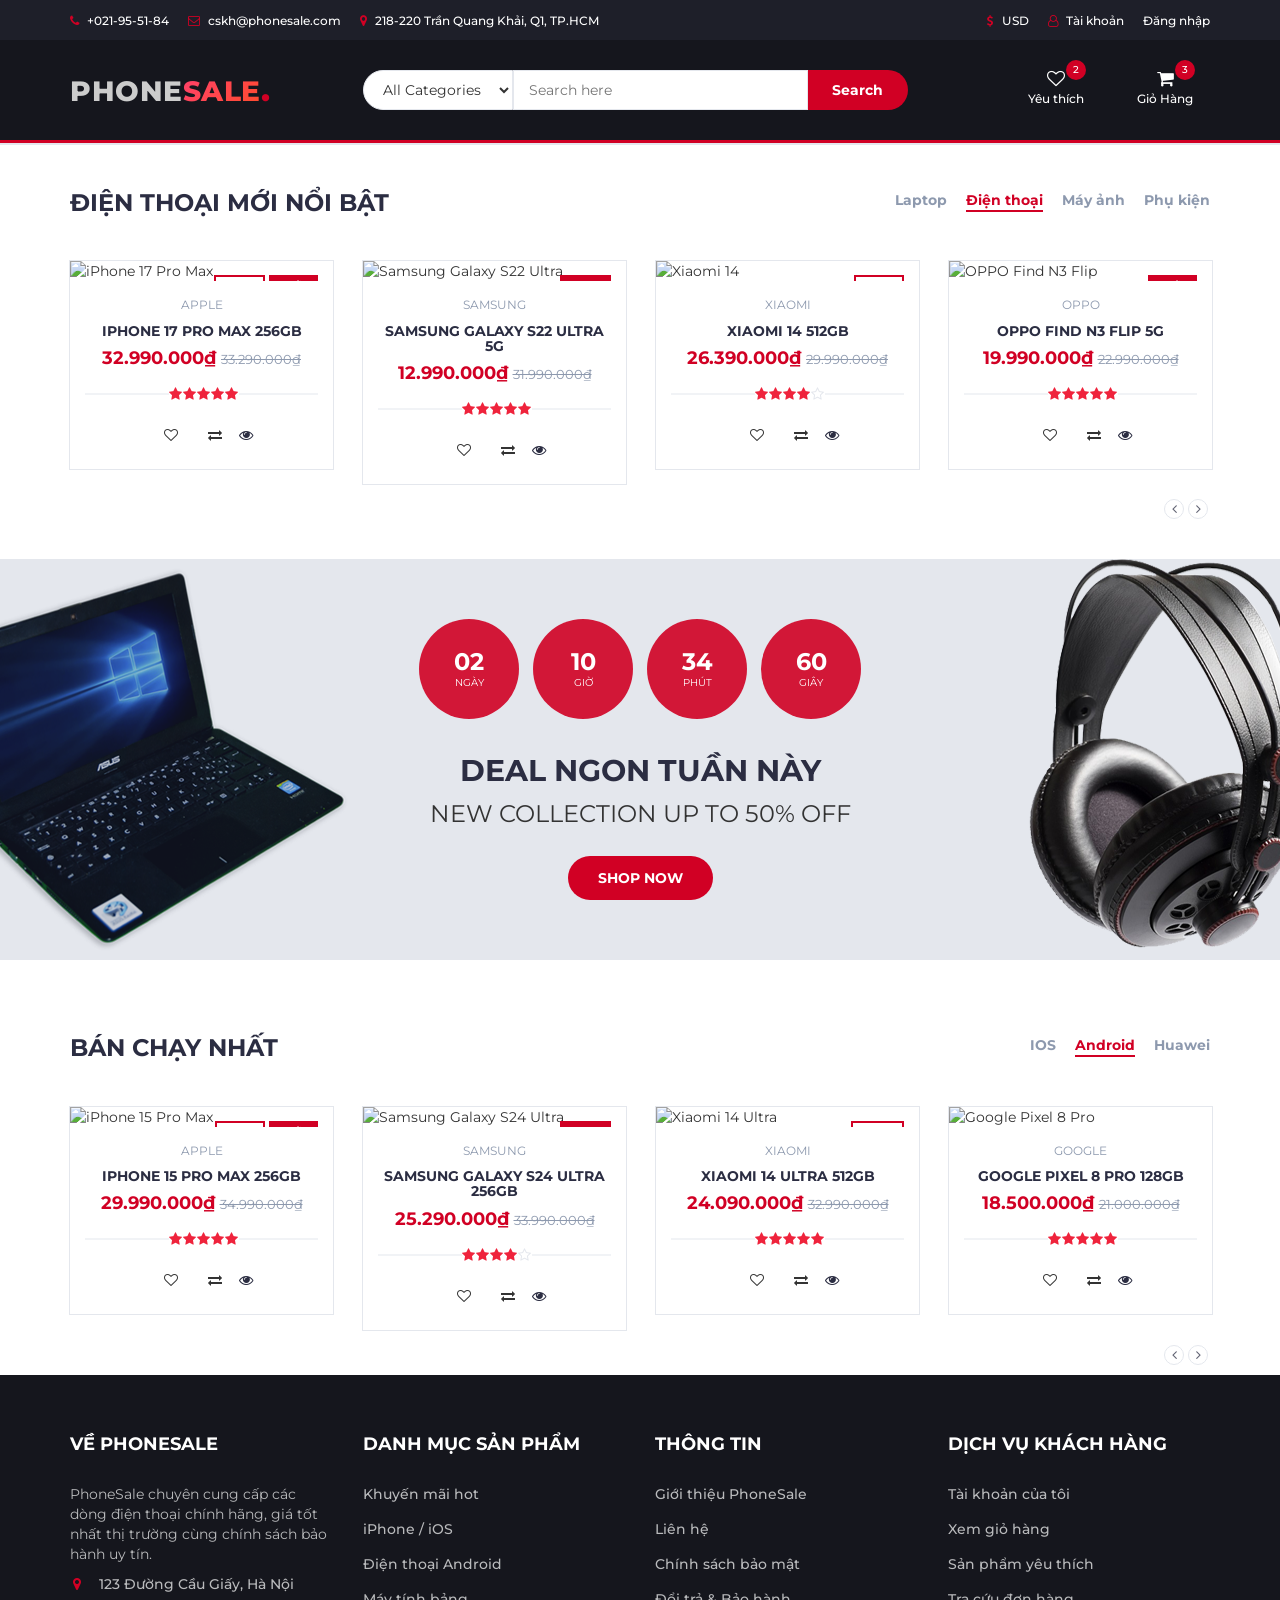
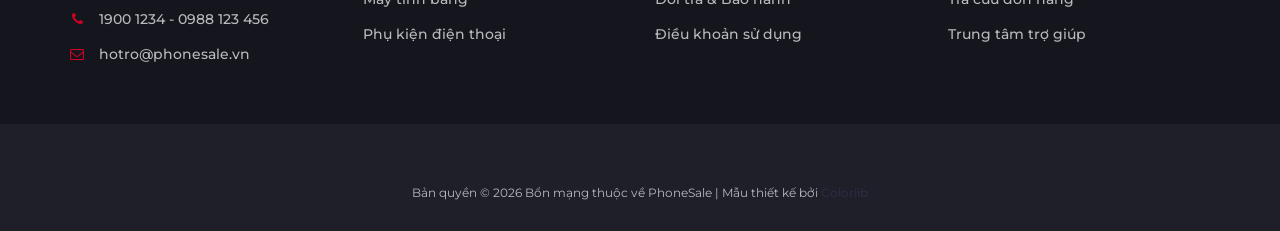
==== index.html @ cd3e945c "up files" ====
<!DOCTYPE html>
<html lang="en">

<head>
	<meta charset="utf-8">
	<meta http-equiv="X-UA-Compatible" content="IE=edge">
	<meta name="viewport" content="width=device-width, initial-scale=1">
	<!-- The above 3 meta tags *must* come first in the head; any other head content must come *after* these tags -->

	<title>PhoneSale</title>

	<!-- Google font -->
	<link href="https://fonts.googleapis.com/css?family=Montserrat:400,500,700" rel="stylesheet">

	<!-- Bootstrap -->
	<link type="text/css" rel="stylesheet" href="css/bootstrap.min.css" />

	<!-- Slick -->
	<link type="text/css" rel="stylesheet" href="css/slick.css" />
	<link type="text/css" rel="stylesheet" href="css/slick-theme.css" />

	<!-- nouislider -->
	<link type="text/css" rel="stylesheet" href="css/nouislider.min.css" />

	<!-- Font Awesome Icon -->
	<link rel="stylesheet" href="css/font-awesome.min.css">

	<!-- Custom stlylesheet -->
	<link type="text/css" rel="stylesheet" href="css/style.css" />



</head>

<body>
	<!-- HEADER -->
	<header>
		<!-- TOP HEADER -->
		<div id="top-header">
			<div class="container">
				<ul class="header-links pull-left">
					<li><a href="#"><i class="fa fa-phone"></i> +021-95-51-84</a></li>
					<li><a href="#"><i class="fa fa-envelope-o"></i> cskh@phonesale.com</a></li>
					<li><a href="#"><i class="fa fa-map-marker"></i> 218-220 Trần Quang Khải, Q1, TP.HCM</a></li>
				</ul>
				<ul class="header-links pull-right">
					<li><a href="#"><i class="fa fa-dollar"></i> USD</a></li>
					<li><a href="profile.html"><i class="fa fa-user-o"></i> Tài khoản</a></li>
					<li><a href="login.html">Đăng nhập</a></li>
				</ul>
			</div>
		</div>
		<!-- /TOP HEADER -->

		<!-- MAIN HEADER -->
		<div id="header">
			<!-- container -->
			<div class="container">
				<!-- row -->
				<div class="row">
					<!-- LOGO -->
					<div class="col-md-3">
						<div class="header-logo">
							<a href="index.html" class="logo-text">
								<span class="brand-phone">Phone</span><span class="brand-sale">Sale</span><span
									class="brand-dot">.</span>
							</a>
						</div>
					</div>
					<!-- /LOGO -->

					<!-- SEARCH BAR -->
					<div class="col-md-6">
						<div class="header-search">
							<form>
								<select class="input-select">
									<option value="0">All Categories</option>
									<option value="1">Category 01</option>
									<option value="1">Category 02</option>
								</select>
								<input class="input" placeholder="Search here">
								<button class="search-btn">Search</button>
							</form>
						</div>
					</div>
					<!-- /SEARCH BAR -->

					<!-- ACCOUNT -->
					<div class="col-md-3 clearfix">
						<div class="header-ctn">
							<!-- Wishlist -->
							<div>
								<a href="#">
									<i class="fa fa-heart-o"></i>
									<span>Yêu thích</span>
									<div class="qty">2</div>
								</a>
							</div>
							<!-- /Wishlist -->

							<!-- Cart -->
							<div class="dropdown">
								<a class="dropdown-toggle" data-toggle="dropdown" aria-expanded="true">
									<i class="fa fa-shopping-cart"></i>
									<span>Giỏ Hàng</span>
									<div class="qty">3</div>
								</a>
								<div class="cart-dropdown">
									<div class="cart-list">
										<div class="product-widget">
											<div class="product-img">
												<img src="./img/product01.png" alt="">
											</div>
											<div class="product-body">
												<h3 class="product-name"><a href="#">product name goes here</a></h3>
												<h4 class="product-price"><span class="qty">1x</span>$980.00</h4>
											</div>
											<button class="delete"><i class="fa fa-close"></i></button>
										</div>

										<div class="product-widget">
											<div class="product-img">
												<img src="./img/product02.png" alt="">
											</div>
											<div class="product-body">
												<h3 class="product-name"><a href="#">product name goes here</a></h3>
												<h4 class="product-price"><span class="qty">3x</span>$980.00</h4>
											</div>
											<button class="delete"><i class="fa fa-close"></i></button>
										</div>
									</div>
									<div class="cart-summary">
										<small>3 Item(s) selected</small>
										<h5>SUBTOTAL: $2940.00</h5>
									</div>
									<div class="cart-btns">
										<a href="cart.html">Xem giỏ hàng</a>
										<a href="#">Đặt hàng <i class="fa fa-arrow-circle-right"></i></a>
									</div>
								</div>
							</div>
							<!-- /Cart -->

							<!-- Menu Toogle -->
							<div class="menu-toggle">
								<a href="#">
									<i class="fa fa-bars"></i>
									<span>Menu</span>
								</a>
							</div>
							<!-- /Menu Toogle -->
						</div>
					</div>
					<!-- /ACCOUNT -->
				</div>
				<!-- row -->
			</div>
			<!-- container -->
		</div>
		<!-- /MAIN HEADER -->
	</header>
	<!-- /HEADER -->

	<!-- NAVIGATION -->
	<nav id="navigation">
		<!-- container -->
		<div class="container">
			<!-- responsive-nav -->
			<div id="responsive-nav">
				<!-- NAV -->

				<!-- /NAV -->
			</div>
			<!-- /responsive-nav -->
		</div>
		<!-- /container -->
	</nav>
	<!-- /NAVIGATION -->


	<!-- SECTION -->
	<div class="section">
		<!-- container -->
		<div class="container">
			<!-- row -->
			<div class="row">

				<!-- section title -->
				<div class="col-md-12">
					<div class="section-title">
						<h3 class="title">Điện Thoại Mới Nổi Bật</h3>
						<div class="section-nav">
							<ul class="section-tab-nav tab-nav">
								<li><a data-toggle="tab" href="#tab-laptops">Laptop</a></li>
								<li class="active"><a data-toggle="tab" href="#tab-smartphones">Điện thoại</a></li>
								<li><a data-toggle="tab" href="#tab-cameras">Máy ảnh</a></li>
								<li><a data-toggle="tab" href="#tab-accessories">Phụ kiện</a></li>
							</ul>
						</div>
					</div>
				</div>
				<!-- /section title -->

				<!-- Products tab & slick -->
				<div class="col-md-12">
					<div class="row">
						<div class="products-tabs">
							<!-- tab: Điện thoại -->
							<div id="tab-smartphones" class="tab-pane active">
								<div class="products-slick" data-nav="#slick-nav-1">

									<!-- Sản phẩm 1 -->
									<div class="product">
										<div class="product-img">
											<img src="https://encrypted-tbn0.gstatic.com/images?q=tbn:ANd9GcTTNBbctQQedKznqcd1AkoaFiHRRMGHPRpoVDnJPe3tbq2g7DAHgwY0f8w&s=10"
												alt="iPhone 17 Pro Max">
											<div class="product-label">
												<span class="sale">-10%</span>
												<span class="new">MỚI</span>
											</div>
										</div>
										<div class="product-body">
											<p class="product-category">Apple</p>
											<h3 class="product-name"><a href="#">iPhone 17 Pro Max 256GB</a></h3>
											<h4 class="product-price">32.990.000₫ <del
													class="product-old-price">33.290.000₫</del></h4>
											<div class="product-rating">
												<i class="fa fa-star"></i>
												<i class="fa fa-star"></i>
												<i class="fa fa-star"></i>
												<i class="fa fa-star"></i>
												<i class="fa fa-star"></i>
											</div>
											<div class="product-btns">
												<button class="add-to-wishlist"><i class="fa fa-heart-o"></i><span
														class="tooltipp">Thêm vào yêu thích</span></button>
												<button class="add-to-compare"><i class="fa fa-exchange"></i><span
														class="tooltipp">So sánh sản phẩm</span></button>
												<a class="quick-view" href="detail.html"><i class="fa fa-eye"></i><span
														class="tooltipp"></span></a>
											</div>
										</div>
										<div class="add-to-cart">
											<button class="add-to-cart-btn"><i class="fa fa-shopping-cart"></i> Thêm vào
												giỏ hàng</button>
										</div>
									</div>
									<!-- /Sản phẩm 1 -->

									<!-- Sản phẩm 2 -->
									<div class="product">
										<div class="product-img">
											<img src="https://cdn.tgdd.vn/Products/Images/42/235838/Galaxy-S22-Ultra-Burgundy-600x600.jpg"
												alt="Samsung Galaxy S22 Ultra">
											<div class="product-label">
												<span class="new">HOT</span>
											</div>
										</div>
										<div class="product-body">
											<p class="product-category">Samsung</p>
											<h3 class="product-name"><a href="#">Samsung Galaxy S22 Ultra 5G</a></h3>
											<h4 class="product-price">12.990.000₫ <del
													class="product-old-price">31.990.000₫</del></h4>
											<div class="product-rating">
												<i class="fa fa-star"></i>
												<i class="fa fa-star"></i>
												<i class="fa fa-star"></i>
												<i class="fa fa-star"></i>
												<i class="fa fa-star"></i>
											</div>
											<div class="product-btns">
												<button class="add-to-wishlist"><i class="fa fa-heart-o"></i><span
														class="tooltipp">Thêm vào yêu thích</span></button>
												<button class="add-to-compare"><i class="fa fa-exchange"></i><span
														class="tooltipp">So sánh sản phẩm</span></button>
												<a class="quick-view" href="detail.html"><i class="fa fa-eye"></i><span
														class="tooltipp"></span></a>
											</div>
										</div>
										<div class="add-to-cart">
											<button class="add-to-cart-btn"><i class="fa fa-shopping-cart"></i> Thêm vào
												giỏ hàng</button>
										</div>
									</div>
									<!-- /Sản phẩm 2 -->

									<!-- Sản phẩm 3 -->
									<div class="product">
										<div class="product-img">
											<img src="https://cdn2.cellphones.com.vn/insecure/rs:fill:0:358/q:90/plain/https://cellphones.com.vn/media/catalog/product/x/i/xiaomi-14-pre-den.png"
												alt="Xiaomi 14">
											<div class="product-label">
												<span class="sale">-12%</span>
											</div>
										</div>
										<div class="product-body">
											<p class="product-category">Xiaomi</p>
											<h3 class="product-name"><a href="#">Xiaomi 14 512GB</a></h3>
											<h4 class="product-price">26.390.000₫ <del
													class="product-old-price">29.990.000₫</del></h4>
											<div class="product-rating">
												<i class="fa fa-star"></i>
												<i class="fa fa-star"></i>
												<i class="fa fa-star"></i>
												<i class="fa fa-star"></i>
												<i class="fa fa-star-o"></i>
											</div>
											<div class="product-btns">
												<button class="add-to-wishlist"><i class="fa fa-heart-o"></i><span
														class="tooltipp">Thêm vào yêu thích</span></button>
												<button class="add-to-compare"><i class="fa fa-exchange"></i><span
														class="tooltipp">So sánh sản phẩm</span></button>
												<a class="quick-view" href="detail.html"><i class="fa fa-eye"></i><span
														class="tooltipp"></span></a>
											</div>
										</div>
										<div class="add-to-cart">
											<button class="add-to-cart-btn"><i class="fa fa-shopping-cart"></i> Thêm vào
												giỏ hàng</button>
										</div>
									</div>
									<!-- /Sản phẩm 3 -->

									<!-- Sản phẩm 4 -->
									<div class="product">
										<div class="product-img">
											<img src="https://encrypted-tbn0.gstatic.com/images?q=tbn:ANd9GcQaGUzEhm2GtyGTFuNmyjnJ4M1Lqq7OIGu3jpGOnf2rkdYa6QLZb6jhsPU&s=10"
												alt="OPPO Find N3 Flip">
											<div class="product-label">
												<span class="new">MỚI</span>
											</div>
										</div>
										<div class="product-body">
											<p class="product-category">OPPO</p>
											<h3 class="product-name"><a href="#">OPPO Find N3 Flip 5G</a></h3>
											<h4 class="product-price">19.990.000₫ <del
													class="product-old-price">22.990.000₫</del></h4>
											<div class="product-rating">
												<i class="fa fa-star"></i>
												<i class="fa fa-star"></i>
												<i class="fa fa-star"></i>
												<i class="fa fa-star"></i>
												<i class="fa fa-star"></i>
											</div>
											<div class="product-btns">
												<button class="add-to-wishlist"><i class="fa fa-heart-o"></i><span
														class="tooltipp">Thêm vào yêu thích</span></button>
												<button class="add-to-compare"><i class="fa fa-exchange"></i><span
														class="tooltipp">So sánh sản phẩm</span></button>
												<a class="quick-view" href="detail.html"><i class="fa fa-eye"></i><span
														class="tooltipp"></span></a>
											</div>
										</div>
										<div class="add-to-cart">
											<button class="add-to-cart-btn"><i class="fa fa-shopping-cart"></i> Thêm vào
												giỏ hàng</button>
										</div>
									</div>
									<!-- /Sản phẩm 4 -->

									<!-- Sản phẩm 5 -->
									<div class="product">
										<div class="product-img">
											<img src="https://didongmango.com/images/products/2025/05/30/large/untitled-1_1748663246.jpg"
												alt="Samsung Galaxy Z Fold5">
											<div class="product-label">
												<span class="sale">-20%</span>
											</div>
										</div>
										<div class="product-body">
											<p class="product-category">Samsung</p>
											<h3 class="product-name"><a href="#">Samsung Galaxy Z Fold5 256GB</a></h3>
											<h4 class="product-price">32.790.000₫ <del
													class="product-old-price">40.990.000₫</del></h4>
											<div class="product-rating">
												<i class="fa fa-star"></i>
												<i class="fa fa-star"></i>
												<i class="fa fa-star"></i>
												<i class="fa fa-star"></i>
												<i class="fa fa-star"></i>
											</div>
											<div class="product-btns">
												<button class="add-to-wishlist"><i class="fa fa-heart-o"></i><span
														class="tooltipp">Thêm vào yêu thích</span></button>
												<button class="add-to-compare"><i class="fa fa-exchange"></i><span
														class="tooltipp">So sánh sản phẩm</span></button>
												<a class="quick-view" href="detail.html"><i class="fa fa-eye"></i><span
														class="tooltipp"></span></a>
											</div>
										</div>
										<div class="add-to-cart">
											<button class="add-to-cart-btn"><i class="fa fa-shopping-cart"></i> Thêm vào
												giỏ hàng</button>
										</div>
									</div>

								</div>
								<div id="slick-nav-1" class="products-slick-nav"></div>
							</div>
						</div>
					</div>
				</div>
				<!-- /Products tab & slick -->

			</div>
			<!-- /row -->
		</div>
		<!-- /container -->
	</div>
	<!-- /SECTION -->

	<!-- HOT DEAL SECTION -->
	<div id="hot-deal" class="section">
		<!-- container -->
		<div class="container">
			<!-- row -->
			<div class="row">
				<div class="col-md-12">
					<div class="hot-deal">
						<ul class="hot-deal-countdown">
							<li>
								<div>
									<h3>02</h3>
									<span>Ngày</span>
								</div>
							</li>
							<li>
								<div>
									<h3>10</h3>
									<span>Giờ</span>
								</div>
							</li>
							<li>
								<div>
									<h3>34</h3>
									<span>Phút</span>
								</div>
							</li>
							<li>
								<div>
									<h3>60</h3>
									<span>Giây</span>
								</div>
							</li>
						</ul>
						<h2 class="text-uppercase"> deal ngon tuần này</h2>
						<p>New Collection Up to 50% OFF</p>
						<a class="primary-btn cta-btn" href="#">Shop now</a>
					</div>
				</div>
			</div>
			<!-- /row -->
		</div>
		<!-- /container -->
	</div>
	<!-- /HOT DEAL SECTION -->

	<div class="section">
		<!-- container -->
		<div class="container">
			<div class="row">
				<!-- section title -->
				<div class="col-md-12">
					<div class="section-title">
						<h3 class="title">Bán chạy nhất</h3>
						<div class="section-nav">
							<ul class="section-tab-nav tab-nav">
								<li><a data-toggle="tab" href="#tab2">IOS</a></li>
								<li class="active"><a data-toggle="tab" href="#tab2">Android</a></li>
								<li><a data-toggle="tab" href="#tab2">Huawei</a></li>
							</ul>
						</div>
					</div>
				</div>
				<!-- /section title -->

				<!-- Products tab & slick -->
				<div class="col-md-12">
					<div class="row">
						<div class="products-tabs">
							<!-- tab -->
							<div id="tab2" class="tab-pane fade in active">
								<div class="products-slick" data-nav="#slick-nav-2">

									<!-- product 1 -->
									<div class="product">
										<div class="product-img">

											<img src="https://encrypted-tbn0.gstatic.com/images?q=tbn:ANd9GcSTa1061_cU5ZVMJBDvH1_D-qW8IO0-2jwSlDda3NWgADwprFCVaQ7gadk&s=10"
												alt="iPhone 15 Pro Max">
											<div class="product-label">
												<span class="sale">-15%</span>
												<span class="new">MỚI</span>
											</div>
										</div>
										<div class="product-body">
											<p class="product-category">Apple</p>
											<h3 class="product-name"><a href="#">iPhone 15 Pro Max 256GB</a></h3>
											<h4 class="product-price">29.990.000₫ <del
													class="product-old-price">34.990.000₫</del></h4>
											<div class="product-rating">
												<i class="fa fa-star"></i>
												<i class="fa fa-star"></i>
												<i class="fa fa-star"></i>
												<i class="fa fa-star"></i>
												<i class="fa fa-star"></i>
											</div>
											<div class="product-btns">
												<button class="add-to-wishlist"><i class="fa fa-heart-o"></i><span
														class="tooltipp">thêm yêu thích</span></button>
												<button class="add-to-compare"><i class="fa fa-exchange"></i><span
														class="tooltipp">so sánh</span></button>
												<a class="quick-view" href="detail.html"><i class="fa fa-eye"></i><span
														class="tooltipp"></span></a>
											</div>
										</div>
										<div class="add-to-cart">
											<button class="add-to-cart-btn"><i class="fa fa-shopping-cart"></i> thêm vào
												giỏ</button>
										</div>
									</div>
									<!-- /product 1 -->

									<!-- product 2 -->
									<div class="product">
										<div class="product-img">

											<img src="https://encrypted-tbn0.gstatic.com/images?q=tbn:ANd9GcRJ5M3bv3fV0KC_Oa39gga5fg80hRY2ZYRunJnovm_ZEQ&s=10"
												alt="Samsung Galaxy S24 Ultra">
											<div class="product-label">
												<span class="new">HOT</span>
											</div>
										</div>
										<div class="product-body">
											<p class="product-category">Samsung</p>
											<h3 class="product-name"><a href="#">Samsung Galaxy S24 Ultra 256GB</a></h3>
											<h4 class="product-price">25.290.000₫ <del
													class="product-old-price">33.990.000₫</del></h4>
											<div class="product-rating">
												<i class="fa fa-star"></i>
												<i class="fa fa-star"></i>
												<i class="fa fa-star"></i>
												<i class="fa fa-star"></i>
												<i class="fa fa-star-o"></i>
											</div>
											<div class="product-btns">
												<button class="add-to-wishlist"><i class="fa fa-heart-o"></i><span
														class="tooltipp">thêm yêu thích</span></button>
												<button class="add-to-compare"><i class="fa fa-exchange"></i><span
														class="tooltipp">so sánh</span></button>
												<a class="quick-view" href="detail.html"><i class="fa fa-eye"></i><span
														class="tooltipp"></span></a>
											</div>
										</div>
										<div class="add-to-cart">
											<button class="add-to-cart-btn"><i class="fa fa-shopping-cart"></i> thêm vào
												giỏ</button>
										</div>
									</div>
									<!-- /product 2 -->

									<!-- product 3 -->
									<div class="product">
										<div class="product-img">

											<img src="https://cdn2.cellphones.com.vn/insecure/rs:fill:0:358/q:90/plain/https://cellphones.com.vn/media/catalog/product/x/i/xiaomi-14-ultra_3.png"
												alt="Xiaomi 14 Ultra">
											<div class="product-label">
												<span class="sale">-27%</span>
											</div>
										</div>
										<div class="product-body">
											<p class="product-category">Xiaomi</p>
											<h3 class="product-name"><a href="#">Xiaomi 14 Ultra 512GB</a></h3>
											<h4 class="product-price">24.090.000₫ <del
													class="product-old-price">32.990.000₫</del></h4>
											<div class="product-rating">
												<i class="fa fa-star"></i>
												<i class="fa fa-star"></i>
												<i class="fa fa-star"></i>
												<i class="fa fa-star"></i>
												<i class="fa fa-star"></i>
											</div>
											<div class="product-btns">
												<button class="add-to-wishlist"><i class="fa fa-heart-o"></i><span
														class="tooltipp">thêm yêu thích</span></button>
												<button class="add-to-compare"><i class="fa fa-exchange"></i><span
														class="tooltipp">so sánh</span></button>
												<a class="quick-view" href="detail.html"><i class="fa fa-eye"></i><span
														class="tooltipp"></span></a>
											</div>
										</div>
										<div class="add-to-cart">
											<button class="add-to-cart-btn"><i class="fa fa-shopping-cart"></i> thêm vào
												giỏ</button>
										</div>
									</div>
									<!-- /product 3 -->

									<!-- product 4 -->
									<div class="product">
										<div class="product-img">

											<img src="https://sonpixel.vn/wp-content/uploads/2023/08/Google-Pixel-8-Pro-SonPixel.jpg"
												alt="Google Pixel 8 Pro">
										</div>
										<div class="product-body">
											<p class="product-category">Google</p>
											<h3 class="product-name"><a href="#">Google Pixel 8 Pro 128GB</a></h3>
											<h4 class="product-price">18.500.000₫ <del
													class="product-old-price">21.000.000₫</del></h4>
											<div class="product-rating">
												<i class="fa fa-star"></i>
												<i class="fa fa-star"></i>
												<i class="fa fa-star"></i>
												<i class="fa fa-star"></i>
												<i class="fa fa-star"></i>
											</div>
											<div class="product-btns">
												<button class="add-to-wishlist"><i class="fa fa-heart-o"></i><span
														class="tooltipp">thêm yêu thích</span></button>
												<button class="add-to-compare"><i class="fa fa-exchange"></i><span
														class="tooltipp">so sánh</span></button>
												<a class="quick-view" href="detail.html"><i class="fa fa-eye"></i><span
														class="tooltipp"></span></a>
											</div>
										</div>
										<div class="add-to-cart">
											<button class="add-to-cart-btn"><i class="fa fa-shopping-cart"></i> thêm vào
												giỏ</button>
										</div>
									</div>
									<!-- /product 4 -->

									<div class="product">
										<div class="product-img">
											<img src="https://cdn.tgdd.vn/Products/Images/42/281570/iphone-15-xanh-thumb-600x600.jpg"
												alt="iPhone 15 128GB">
										</div>
										<div class="product-body">
											<p class="product-category">Apple</p>
											<h3 class="product-name"><a href="#">iPhone 15 128GB Chính Hãng</a></h3>
											<h4 class="product-price">19.490.000₫ <del
													class="product-old-price">22.990.000₫</del></h4>
											<div class="product-rating">
												<i class="fa fa-star"></i>
												<i class="fa fa-star"></i>
												<i class="fa fa-star"></i>
												<i class="fa fa-star"></i>
												<i class="fa fa-star"></i>
											</div>
											<div class="product-btns">
												<button class="add-to-wishlist"><i class="fa fa-heart-o"></i><span
														class="tooltipp">thêm yêu thích</span></button>
												<button class="add-to-compare"><i class="fa fa-exchange"></i><span
														class="tooltipp">so sánh</span></button>
												<a class="quick-view" href="detail.html"><i class="fa fa-eye"></i><span
														class="tooltipp"></span></a>
											</div>
										</div>
										<div class="add-to-cart">
											<button class="add-to-cart-btn"><i class="fa fa-shopping-cart"></i> thêm vào
												giỏ</button>
										</div>
									</div>
									<!-- /product 5 -->

								</div>
								<div id="slick-nav-2" class="products-slick-nav"></div>
							</div>
							<!-- /tab -->
						</div>
					</div>
				</div>
				<!-- /Products tab & slick -->
			</div>
			<!-- /row -->
		</div>
		<!-- /container -->
	</div>
	<!-- /SECTION -->


	<!-- FOOTER -->
	<footer id="footer">
		<!-- top footer -->
		<div class="section">
			<!-- container -->
			<div class="container">
				<!-- row -->
				<div class="row">
					<div class="col-md-3 col-xs-6">
						<div class="footer">
							<h3 class="footer-title">Về PhoneSale</h3>
							<p>PhoneSale chuyên cung cấp các dòng điện thoại chính hãng, giá tốt nhất thị trường cùng
								chính sách bảo hành uy tín.</p>
							<ul class="footer-links">
								<li><a href="#"><i class="fa fa-map-marker"></i>123 Đường Cầu Giấy, Hà Nội</a></li>
								<li><a href="#"><i class="fa fa-phone"></i>1900 1234 - 0988 123 456</a></li>
								<li><a href="#"><i class="fa fa-envelope-o"></i>hotro@phonesale.vn</a></li>
							</ul>
						</div>
					</div>

					<div class="col-md-3 col-xs-6">
						<div class="footer">
							<h3 class="footer-title">Danh Mục Sản Phẩm</h3>
							<ul class="footer-links">
								<li><a href="#">Khuyến mãi hot</a></li>
								<li><a href="#">iPhone / iOS</a></li>
								<li><a href="#">Điện thoại Android</a></li>
								<li><a href="#">Máy tính bảng</a></li>
								<li><a href="#">Phụ kiện điện thoại</a></li>
							</ul>
						</div>
					</div>

					<div class="clearfix visible-xs"></div>

					<div class="col-md-3 col-xs-6">
						<div class="footer">
							<h3 class="footer-title">Thông Tin</h3>
							<ul class="footer-links">
								<li><a href="#">Giới thiệu PhoneSale</a></li>
								<li><a href="contact.html">Liên hệ</a></li>
								<li><a href="#">Chính sách bảo mật</a></li>
								<li><a href="#">Đổi trả & Bảo hành</a></li>
								<li><a href="#">Điều khoản sử dụng</a></li>
							</ul>
						</div>
					</div>

					<div class="col-md-3 col-xs-6">
						<div class="footer">
							<h3 class="footer-title">Dịch Vụ Khách Hàng</h3>
							<ul class="footer-links">
								<li><a href="#">Tài khoản của tôi</a></li>
								<li><a href="#">Xem giỏ hàng</a></li>
								<li><a href="#">Sản phẩm yêu thích</a></li>
								<li><a href="#">Tra cứu đơn hàng</a></li>
								<li><a href="#">Trung tâm trợ giúp</a></li>
							</ul>
						</div>
					</div>
				</div>
				<!-- /row -->
			</div>
			<!-- /container -->
		</div>
		<!-- /top footer -->

		<!-- bottom footer -->
		<div id="bottom-footer" class="section">
			<div class="container">
				<!-- row -->
				<div class="row">
					<div class="col-md-12 text-center">

						<span class="copyright">
							<!-- Link back to Colorlib can't be removed. Template is licensed under CC BY 3.0. -->
							Bản quyền &copy;
							<script>document.write(new Date().getFullYear());</script> Bổn mạng thuộc về PhoneSale | Mẫu
							thiết kế bởi <a href="https://colorlib.com" target="_blank">Colorlib</a>
							<!-- Link back to Colorlib can't be removed. Template is licensed under CC BY 3.0. -->
						</span>
					</div>
				</div>
				<!-- /row -->
			</div>
			<!-- /container -->
		</div>
		<!-- /bottom footer -->
	</footer>
	<!-- /FOOTER -->

	<!-- jQuery Plugins -->
	<script src="js/jquery.min.js"></script>
	<script src="js/bootstrap.min.js"></script>
	<script src="js/slick.min.js"></script>
	<script src="js/nouislider.min.js"></script>
	<script src="js/jquery.zoom.min.js"></script>
	<script src="js/main.js"></script>

</body>

</html>
---- css/nouislider.min.css ----
/*! nouislider - 10.0.0 - 2017-05-28 14:52:48 */.noUi-target,.noUi-target *{-webkit-touch-callout:none;-webkit-tap-highlight-color:transparent;-webkit-user-select:none;-ms-touch-action:none;touch-action:none;-ms-user-select:none;-moz-user-select:none;user-select:none;-moz-box-sizing:border-box;box-sizing:border-box}.noUi-target{position:relative;direction:ltr}.noUi-base{width:100%;height:100%;position:relative;z-index:1}.noUi-connect{position:absolute;right:0;top:0;left:0;bottom:0}.noUi-origin{position:absolute;height:0;width:0}.noUi-handle{position:relative;z-index:1}.noUi-state-tap .noUi-connect,.noUi-state-tap .noUi-origin{-webkit-transition:top .3s,right .3s,bottom .3s,left .3s;transition:top .3s,right .3s,bottom .3s,left .3s}.noUi-state-drag *{cursor:inherit!important}.noUi-base,.noUi-handle{-webkit-transform:translate3d(0,0,0);transform:translate3d(0,0,0)}.noUi-horizontal{height:18px}.noUi-horizontal .noUi-handle{width:34px;height:28px;left:-17px;top:-6px}.noUi-vertical{width:18px}.noUi-vertical .noUi-handle{width:28px;height:34px;left:-6px;top:-17px}.noUi-target{background:#FAFAFA;border-radius:4px;border:1px solid #D3D3D3;box-shadow:inset 0 1px 1px #F0F0F0,0 3px 6px -5px #BBB}.noUi-connect{background:#3FB8AF;border-radius:4px;box-shadow:inset 0 0 3px rgba(51,51,51,.45);-webkit-transition:background 450ms;transition:background 450ms}.noUi-draggable{cursor:ew-resize}.noUi-vertical .noUi-draggable{cursor:ns-resize}.noUi-handle{border:1px solid #D9D9D9;border-radius:3px;background:#FFF;cursor:default;box-shadow:inset 0 0 1px #FFF,inset 0 1px 7px #EBEBEB,0 3px 6px -3px #BBB}.noUi-active{box-shadow:inset 0 0 1px #FFF,inset 0 1px 7px #DDD,0 3px 6px -3px #BBB}.noUi-handle:after,.noUi-handle:before{content:"";display:block;position:absolute;height:14px;width:1px;background:#E8E7E6;left:14px;top:6px}.noUi-handle:after{left:17px}.noUi-vertical .noUi-handle:after,.noUi-vertical .noUi-handle:before{width:14px;height:1px;left:6px;top:14px}.noUi-vertical .noUi-handle:after{top:17px}[disabled] .noUi-connect{background:#B8B8B8}[disabled] .noUi-handle,[disabled].noUi-handle,[disabled].noUi-target{cursor:not-allowed}.noUi-pips,.noUi-pips *{-moz-box-sizing:border-box;box-sizing:border-box}.noUi-pips{position:absolute;color:#999}.noUi-value{position:absolute;white-space:nowrap;text-align:center}.noUi-value-sub{color:#ccc;font-size:10px}.noUi-marker{position:absolute;background:#CCC}.noUi-marker-large,.noUi-marker-sub{background:#AAA}.noUi-pips-horizontal{padding:10px 0;height:80px;top:100%;left:0;width:100%}.noUi-value-horizontal{-webkit-transform:translate3d(-50%,50%,0);transform:translate3d(-50%,50%,0)}.noUi-marker-horizontal.noUi-marker{margin-left:-1px;width:2px;height:5px}.noUi-marker-horizontal.noUi-marker-sub{height:10px}.noUi-marker-horizontal.noUi-marker-large{height:15px}.noUi-pips-vertical{padding:0 10px;height:100%;top:0;left:100%}.noUi-value-vertical{-webkit-transform:translate3d(0,50%,0);transform:translate3d(0,50%,0);padding-left:25px}.noUi-marker-vertical.noUi-marker{width:5px;height:2px;margin-top:-1px}.noUi-marker-vertical.noUi-marker-sub{width:10px}.noUi-marker-vertical.noUi-marker-large{width:15px}.noUi-tooltip{display:block;position:absolute;border:1px solid #D9D9D9;border-radius:3px;background:#fff;color:#000;padding:5px;text-align:center;white-space:nowrap}.noUi-horizontal .noUi-tooltip{-webkit-transform:translate(-50%,0);transform:translate(-50%,0);left:50%;bottom:120%}.noUi-vertical .noUi-tooltip{-webkit-transform:translate(0,-50%);transform:translate(0,-50%);top:50%;right:120%}
---- css/style.css ----
/*
Template Name: PhoneSale
Author: yaminncco

Colors:
	Body 		: #333
	Headers 	: #2B2D42
	Primary 	: #D10024
	Dark 		: #15161D ##1E1F29
	Grey 		: #E4E7ED #FBFBFC #8D99AE #B9BABC

Fonts: Montserrat

Table OF Contents
------------------------------------
1 > GENERAL
------ Typography
------ Buttons
------ Inputs
------ Sections
------ Breadcrumb
2 > HEADER
------ Top header
------ Logo
------ Search
------ Cart
3 > NAVIGATION
------ Main nav
------ Responsive Nav
4 > CATEGORY SHOP
5 > HOT DEAL
6 > PRODUCT
------ Product
------ Widget product
------ Product slick
7 > STORE PAGE
------ Aside
------ Store
8 > PRODUCT DETAILS PAGE
------ Product view
------ Product details
------ Product tab
9 > Đặt hàng PAGE
10 > NEWSLETTER
11 > FOOTER
11 > SLICK STYLE
12 > RESPONSIVE
------------------------------------*/

/*=========================================================
	01 -> GENERAL
===========================================================*/

/*----------------------------*\
	Typography
\*----------------------------*/

body {
  font-family: 'Montserrat', sans-serif;
  font-weight: 400;
  color: #333;
}

h1,
h2,
h3,
h4,
h5,
h6 {
  color: #2B2D42;
  font-weight: 700;
  margin: 0 0 10px;
}

a {
  color: #2B2D42;
  font-weight: 500;
  -webkit-transition: 0.2s color;
  transition: 0.2s color;
}

a:hover,
a:focus {
  color: #D10024;
  text-decoration: none;
  outline: none;
}

ul,
ol {
  margin: 0;
  padding: 0;
  list-style: none
}

/*----------------------------*\
	Buttons
\*----------------------------*/

.primary-btn {
  display: inline-block;
  padding: 12px 30px;
  background-color: #D10024;
  border: none;
  border-radius: 40px;
  color: #FFF;
  text-transform: uppercase;
  font-weight: 700;
  text-align: center;
  -webkit-transition: 0.2s all;
  transition: 0.2s all;
}

.primary-btn:hover,
.primary-btn:focus {
  opacity: 0.9;
  color: #FFF;
}

/*----------------------------*\
	Inputs
\*----------------------------*/

/*-- Text input --*/

.input {
  height: 40px;
  padding: 0px 15px;
  border: 1px solid #E4E7ED;
  background-color: #FFF;
  width: 100%;
}

textarea.input {
  padding: 15px;
  min-height: 90px;
}

/*-- Number input --*/

.input-number {
  position: relative;
}

.input-number input[type="number"]::-webkit-inner-spin-button,
.input-number input[type="number"]::-webkit-outer-spin-button {
  -webkit-appearance: none;
  margin: 0;
}

.input-number input[type="number"] {
  -moz-appearance: textfield;
  height: 40px;
  width: 100%;
  border: 1px solid #E4E7ED;
  background-color: #FFF;
  padding: 0px 35px 0px 15px;
}

.input-number .qty-up,
.input-number .qty-down {
  position: absolute;
  display: block;
  width: 20px;
  height: 20px;
  border: 1px solid #E4E7ED;
  background-color: #FFF;
  text-align: center;
  font-weight: 700;
  cursor: pointer;
  -webkit-user-select: none;
  -moz-user-select: none;
  -ms-user-select: none;
  user-select: none;
}

.input-number .qty-up {
  right: 0;
  top: 0;
  border-bottom: 0px;
}

.input-number .qty-down {
  right: 0;
  bottom: 0;
}

.input-number .qty-up:hover,
.input-number .qty-down:hover {
  background-color: #E4E7ED;
  color: #D10024;
}

/*-- Select input --*/

.input-select {
  padding: 0px 15px;
  background: #FFF;
  border: 1px solid #E4E7ED;
  height: 40px;
}

/*-- checkbox & radio input --*/

.input-radio,
.input-checkbox {
  position: relative;
  display: block;
}

.input-radio input[type="radio"]:not(:checked),
.input-radio input[type="radio"]:checked,
.input-checkbox input[type="checkbox"]:not(:checked),
.input-checkbox input[type="checkbox"]:checked {
  position: absolute;
  margin-left: -9999px;
  visibility: hidden;
}

.input-radio label,
.input-checkbox label {
  font-weight: 500;
  min-height: 20px;
  padding-left: 20px;
  margin-bottom: 5px;
  cursor: pointer;
}

.input-radio input[type="radio"]+label span,
.input-checkbox input[type="checkbox"]+label span {
  position: absolute;
  left: 0px;
  top: 4px;
  width: 14px;
  height: 14px;
  border: 2px solid #E4E7ED;
  background: #FFF;
}

.input-radio input[type="radio"]+label span {
  border-radius: 50%;
}

.input-radio input[type="radio"]+label span:after {
  content: "";
  position: absolute;
  left: 50%;
  top: 50%;
  -webkit-transform: translate(-50%, -50%) scale(0);
  -ms-transform: translate(-50%, -50%) scale(0);
  transform: translate(-50%, -50%) scale(0);
  background-color: #FFF;
  width: 4px;
  height: 4px;
  border-radius: 50%;
  opacity: 0;
  -webkit-transition: all 0.2s;
  transition: all 0.2s;
}

.input-checkbox input[type="checkbox"]+label span:after {
  content: '✔';
  position: absolute;
  top: -2px;
  left: 1px;
  font-size: 10px;
  color: #FFF;
  opacity: 0;
  -webkit-transform: scale(0);
  -ms-transform: scale(0);
  transform: scale(0);
  -webkit-transition: all 0.2s;
  transition: all 0.2s;
}

.input-radio input[type="radio"]:checked+label span,
.input-checkbox input[type="checkbox"]:checked+label span {
  background-color: #D10024;
  border-color: #D10024;
}

.input-radio input[type="radio"]:checked+label span:after {
  opacity: 1;
  -webkit-transform: translate(-50%, -50%) scale(1);
  -ms-transform: translate(-50%, -50%) scale(1);
  transform: translate(-50%, -50%) scale(1);
}

.input-checkbox input[type="checkbox"]:checked+label span:after {
  opacity: 1;
  -webkit-transform: scale(1);
  -ms-transform: scale(1);
  transform: scale(1);
}

.input-radio .caption,
.input-checkbox .caption {
  margin-top: 5px;
  max-height: 0;
  overflow: hidden;
  -webkit-transition: 0.3s max-height;
  transition: 0.3s max-height;
}

.input-radio input[type="radio"]:checked~.caption,
.input-checkbox input[type="checkbox"]:checked~.caption {
  max-height: 800px;
}

/*----------------------------*\
	Section
\*----------------------------*/

.section {
  padding-top: 30px;
  padding-bottom: 30px;
}

.section-title {
  position: relative;
  margin-bottom: 30px;
  margin-top: 15px;
}

.section-title .title {
  display: inline-block;
  text-transform: uppercase;
  margin: 0px;
}

.section-title .section-nav {
  float: right;
}

.section-title .section-nav .section-tab-nav {
  display: inline-block;
}

.section-tab-nav li {
  display: inline-block;
  margin-right: 15px;
}

.section-tab-nav li:last-child {
  margin-right: 0px;
}

.section-tab-nav li a {
  font-weight: 700;
  color: #8D99AE;
}

.section-tab-nav li a:after {
  content: "";
  display: block;
  width: 0%;
  height: 2px;
  background-color: #D10024;
  -webkit-transition: 0.2s all;
  transition: 0.2s all;
}

.section-tab-nav li.active a {
  color: #D10024;
}

.section-tab-nav li a:hover:after,
.section-tab-nav li a:focus:after,
.section-tab-nav li.active a:after {
  width: 100%;
}

.section-title .section-nav .products-slick-nav {
  top: 0px;
  right: 0px;
}

/*----------------------------*\
	Breadcrumb
\*----------------------------*/

#breadcrumb {
  padding: 30px 0px;
  background: #FBFBFC;
  border-bottom: 1px solid #E4E7ED;
  margin-bottom: 30px;
}

#breadcrumb .breadcrumb-header {
  display: inline-block;
  margin-top: 0px;
  margin-bottom: 0px;
  margin-right: 15px;
  text-transform: uppercase;
}

#breadcrumb .breadcrumb-tree {
  display: inline-block;
}

#breadcrumb .breadcrumb-tree li {
  display: inline-block;
  font-size: 12px;
  font-weight: 500;
  text-transform: uppercase;
}

#breadcrumb .breadcrumb-tree li+li {
  margin-left: 10px;
}

#breadcrumb .breadcrumb-tree li+li:before {
  content: '/';
  display: inline-block;
  color: #8D99AE;
  margin-right: 10px;
}

#breadcrumb .breadcrumb-tree li a {
  color: #8D99AE;
}

#breadcrumb .breadcrumb-tree li a:hover {
  color: #D10024;
}

/*=========================================================
	02 -> HEADER
===========================================================*/

/*----------------------------*\
	Top header
\*----------------------------*/

#top-header {
  padding-top: 10px;
  padding-bottom: 10px;
  background-color: #1E1F29;
}

.header-links li {
  display: inline-block;
  margin-right: 15px;
  font-size: 12px;
}

.header-links li:last-child {
  margin-right: 0px;
}

.header-links li a {
  color: #FFF;
}

.header-links li a:hover {
  color: #D10024;
}

.header-links li i {
  color: #D10024;
  margin-right: 5px;
}

/*----------------------------*\
	Logo
\*----------------------------*/

#header {
  padding-top: 15px;
  padding-bottom: 15px;
  background-color: #15161D;
}

.header-logo {
  float: left;
}

.header-logo .logo img {
  display: block;
}

/*----------------------------*\
	Search
\*----------------------------*/

.header-search {
  padding: 15px 0px;
}

.header-search form {
  position: relative;
}

.header-search form .input-select {
  margin-right: -4px;
  border-radius: 40px 0px 0px 40px;
}

.header-search form .input {
  width: calc(100% - 260px);
  margin-right: -4px;
}

.header-search form .search-btn {
  height: 40px;
  width: 100px;
  background: #D10024;
  color: #FFF;
  font-weight: 700;
  border: none;
  border-radius: 0px 40px 40px 0px;
}

/*----------------------------*\
	Cart
\*----------------------------*/

.header-ctn {
  float: right;
  padding: 15px 0px;
}

.header-ctn>div {
  display: inline-block;
}

.header-ctn>div+div {
  margin-left: 15px;
}

.header-ctn>div>a {
  display: block;
  position: relative;
  width: 90px;
  text-align: center;
  color: #FFF;
}

.header-ctn>div>a>i {
  display: block;
  font-size: 18px;
}

.header-ctn>div>a>span {
  font-size: 12px;
}

.header-ctn>div>a>.qty {
  position: absolute;
  right: 15px;
  top: -10px;
  width: 20px;
  height: 20px;
  line-height: 20px;
  text-align: center;
  border-radius: 50%;
  font-size: 10px;
  color: #FFF;
  background-color: #D10024;
}

.header-ctn .menu-toggle {
  display: none;
}

.cart-dropdown {
  position: absolute;
  width: 300px;
  background: #FFF;
  padding: 15px;
  -webkit-box-shadow: 0px 0px 0px 2px #E4E7ED;
  box-shadow: 0px 0px 0px 2px #E4E7ED;
  z-index: 99;
  right: 0;
  opacity: 0;
  visibility: hidden;
}

.dropdown.open>.cart-dropdown {
  opacity: 1;
  visibility: visible;
}

.cart-dropdown .cart-list {
  max-height: 180px;
  overflow-y: scroll;
  margin-bottom: 15px;
}

.cart-dropdown .cart-list .product-widget {
  padding: 0px;
  -webkit-box-shadow: none;
  box-shadow: none;
}

.cart-dropdown .cart-list .product-widget:last-child {
  margin-bottom: 0px;
}

.cart-dropdown .cart-list .product-widget .product-img {
  left: 0px;
  top: 0px;
}

.cart-dropdown .cart-list .product-widget .product-body .product-price {
  color: #2B2D42;
}

.cart-dropdown .cart-btns {
  margin: 0px -17px -17px;
}

.cart-dropdown .cart-btns>a {
  display: inline-block;
  width: calc(50% - 0px);
  padding: 12px;
  background-color: #D10024;
  color: #FFF;
  text-align: center;
  font-weight: 700;
  -webkit-transition: 0.2s all;
  transition: 0.2s all;
}

.cart-dropdown .cart-btns>a:first-child {
  margin-right: -4px;
  background-color: #1e1f29;
}

.cart-dropdown .cart-btns>a:hover {
  opacity: 0.9;
}

.cart-dropdown .cart-summary {
  border-top: 1px solid #E4E7ED;
  padding-top: 15px;
  padding-bottom: 15px;
}

/*=========================================================
	03 -> Navigation
===========================================================*/

#navigation {
  background: #FFF;
  border-bottom: 2px solid #E4E7ED;
  border-top: 3px solid #D10024;
}

/*----------------------------*\
	Main nav
\*----------------------------*/

.main-nav>li+li {
  margin-left: 30px
}

.main-nav>li>a {
  padding: 20px 0px;
}

.main-nav>li>a:hover,
.main-nav>li>a:focus,
.main-nav>li.active>a {
  color: #D10024;
  background-color: transparent;
}

.main-nav>li>a:after {
  content: "";
  display: block;
  width: 0%;
  height: 2px;
  background-color: #D10024;
  -webkit-transition: 0.2s all;
  transition: 0.2s all;
}

.main-nav>li>a:hover:after,
.main-nav>li>a:focus:after,
.main-nav>li.active>a:after {
  width: 100%;
}

.header-ctn li.nav-toggle {
  display: none;
}

/*----------------------------*\
	responsive nav
\*----------------------------*/

@media only screen and (max-width: 991px) {
  .header-ctn .menu-toggle {
    display: inline-block;
  }

  #responsive-nav {
    position: fixed;
    left: 0;
    top: 0;
    background: #15161D;
    height: 100vh;
    max-width: 250px;
    width: 0%;
    overflow: hidden;
    z-index: 22;
    padding-top: 60px;
    -webkit-transform: translateX(-100%);
    -ms-transform: translateX(-100%);
    transform: translateX(-100%);
    -webkit-transition: 0.2s all;
    transition: 0.2s all;
  }

  #responsive-nav.active {
    -webkit-transform: translateX(0%);
    -ms-transform: translateX(0%);
    transform: translateX(0%);
    width: 100%;
  }

  .main-nav {
    margin: 0px;
    float: none;
  }

  .main-nav>li {
    display: block;
    float: none;
  }

  .main-nav>li+li {
    margin-left: 0px;
  }

  .main-nav>li>a {
    padding: 15px;
    color: #FFF;
  }
}

/*=========================================================
	04 -> CATEGORY SHOP
===========================================================*/

.shop {
  position: relative;
  overflow: hidden;
  margin: 15px 0px;
}

.shop:before {
  content: "";
  position: absolute;
  top: 0;
  bottom: 0;
  left: 0px;
  width: 60%;
  background: #D10024;
  opacity: 0.9;
  -webkit-transform: skewX(-45deg);
  -ms-transform: skewX(-45deg);
  transform: skewX(-45deg);
}

.shop:after {
  content: "";
  position: absolute;
  top: 0;
  bottom: 0;
  left: 1px;
  width: 100%;
  background: #D10024;
  opacity: 0.9;
  -webkit-transform: skewX(-45deg) translateX(-100%);
  -ms-transform: skewX(-45deg) translateX(-100%);
  transform: skewX(-45deg) translateX(-100%);
}

.shop .shop-img {
  position: relative;
  background-color: #E4E7ED;
  z-index: -1;
}

.shop .shop-img>img {
  width: 100%;
  -webkit-transition: 0.2s all;
  transition: 0.2s all;
}

.shop:hover .shop-img>img {
  -webkit-transform: scale(1.1);
  -ms-transform: scale(1.1);
  transform: scale(1.1);
}

.shop .shop-body {
  position: absolute;
  top: 0;
  width: 75%;
  padding: 30px;
  z-index: 10;
}

.shop .shop-body h3 {
  color: #FFF;
}

.shop .shop-body .cta-btn {
  color: #FFF;
  text-transform: uppercase;
}

/*=========================================================
	05 -> HOT DEAL
===========================================================*/

#hot-deal.section {
  padding: 60px 0px;
  margin: 30px 0px;
  background-color: #E4E7ED;
  background-image: url('../img/hotdeal.png');
  background-position: center;
  background-repeat: no-repeat;
}

.hot-deal {
  text-align: center;
}

.hot-deal .hot-deal-countdown {
  margin-bottom: 30px;
}

.hot-deal .hot-deal-countdown>li {
  position: relative;
  display: inline-block;
  width: 100px;
  height: 100px;
  background: #D10024e6;
  text-align: center;
  border-radius: 50%;
  margin: 0px 5px;
}

.hot-deal .hot-deal-countdown>li>div {
  position: absolute;
  left: 0;
  right: 0;
  top: 50%;
  -webkit-transform: translateY(-50%);
  -ms-transform: translateY(-50%);
  transform: translateY(-50%);
}

.hot-deal .hot-deal-countdown>li>div h3 {
  color: #FFF;
  margin-bottom: 0px;
}

.hot-deal .hot-deal-countdown>li>div span {
  display: block;
  font-size: 10px;
  text-transform: uppercase;
  color: #FFF;
}

.hot-deal p {
  text-transform: uppercase;
  font-size: 24px;
}

.hot-deal .cta-btn {
  margin-top: 15px;
}

/*=========================================================
	06 -> PRODUCT
===========================================================*/

/*----------------------------*\
	product
\*----------------------------*/

.product {
  position: relative;
  margin: 15px 0px;
  -webkit-box-shadow: 0px 0px 0px 0px #E4E7ED, 0px 0px 0px 1px #E4E7ED;
  box-shadow: 0px 0px 0px 0px #E4E7ED, 0px 0px 0px 1px #E4E7ED;
  -webkit-transition: 0.2s all;
  transition: 0.2s all;
}

.product:hover {
  -webkit-box-shadow: 0px 0px 6px 0px #E4E7ED, 0px 0px 0px 2px #D10024;
  box-shadow: 0px 0px 6px 0px #E4E7ED, 0px 0px 0px 2px #D10024;
}

.product .product-img {
  position: relative;
}

.product .product-img>img {
  width: 100%;
}

.product .product-img .product-label {
  position: absolute;
  top: 15px;
  right: 15px;
}

.product .product-img .product-label>span {
  border: 2px solid;
  padding: 2px 10px;
  font-size: 12px;
}

.product .product-img .product-label>span.sale {
  background-color: #FFF;
  border-color: #D10024;
  color: #D10024;
}

.product .product-img .product-label>span.new {
  background-color: #D10024;
  border-color: #D10024;
  color: #FFF;
}

.product .product-body {
  position: relative;
  padding: 15px;
  background-color: #FFF;
  text-align: center;
  z-index: 20;
}

.product .product-body .product-category {
  text-transform: uppercase;
  font-size: 12px;
  color: #8D99AE;
}

.product .product-body .product-name {
  text-transform: uppercase;
  font-size: 14px;
}

.product .product-body .product-name>a {
  font-weight: 700;
}

.product .product-body .product-name>a:hover,
.product .product-body .product-name>a:focus {
  color: #D10024;
}

.product .product-body .product-price {
  color: #D10024;
  font-size: 18px;
}

.product .product-body .product-price .product-old-price {
  font-size: 70%;
  font-weight: 400;
  color: #8D99AE;
}

.product .product-body .product-rating {
  position: relative;
  margin: 15px 0px 10px;
  height: 20px;
}

.product .product-body .product-rating>i {
  position: relative;
  width: 14px;
  margin-right: -4px;
  background: #FFF;
  color: #E4E7ED;
  z-index: 10;
}

.product .product-body .product-rating>i.fa-star {
  color: #ef233c;
}

.product .product-body .product-rating:after {
  content: "";
  position: absolute;
  top: 50%;
  left: 0;
  right: 0;
  -webkit-transform: translateY(-50%);
  -ms-transform: translateY(-50%);
  transform: translateY(-50%);
  height: 1px;
  background-color: #E4E7ED;
}

.product .product-body .product-btns>button {
  position: relative;
  width: 40px;
  height: 40px;
  line-height: 40px;
  background: transparent;
  border: none;
  -webkit-transition: 0.2s all;
  transition: 0.2s all;
}

.product .product-body .product-btns>button:hover {
  background-color: #E4E7ED;
  color: #D10024;
  border-radius: 50%;
}

.product .product-body .product-btns>button .tooltipp {
  position: absolute;
  bottom: 100%;
  left: 50%;
  -webkit-transform: translate(-50%, -15px);
  -ms-transform: translate(-50%, -15px);
  transform: translate(-50%, -15px);
  width: 150px;
  padding: 10px;
  font-size: 12px;
  line-height: 10px;
  background: #1e1f29;
  color: #FFF;
  text-transform: uppercase;
  z-index: 10;
  opacity: 0;
  visibility: hidden;
  -webkit-transition: 0.2s all;
  transition: 0.2s all;
}

.product .product-body .product-btns>button:hover .tooltipp {
  opacity: 1;
  visibility: visible;
  -webkit-transform: translate(-50%, -5px);
  -ms-transform: translate(-50%, -5px);
  transform: translate(-50%, -5px);
}

.product .add-to-cart {
  position: absolute;
  left: 1px;
  right: 1px;
  bottom: 1px;
  padding: 15px;
  background: #1e1f29;
  text-align: center;
  -webkit-transform: translateY(0%);
  -ms-transform: translateY(0%);
  transform: translateY(0%);
  -webkit-transition: 0.2s all;
  transition: 0.2s all;
  z-index: 2;
}

.product:hover .add-to-cart {
  -webkit-transform: translateY(100%);
  -ms-transform: translateY(100%);
  transform: translateY(100%);
}

.product .add-to-cart .add-to-cart-btn {
  position: relative;
  border: 2px solid transparent;
  height: 40px;
  padding: 0 30px;
  background-color: #ef233c;
  color: #FFF;
  text-transform: uppercase;
  font-weight: 700;
  border-radius: 40px;
  -webkit-transition: 0.2s all;
  transition: 0.2s all;
}

.product .add-to-cart .add-to-cart-btn>i {
  position: absolute;
  left: 0;
  top: 0;
  width: 40px;
  height: 40px;
  line-height: 38px;
  color: #D10024;
  opacity: 0;
  visibility: hidden;
}

.product .add-to-cart .add-to-cart-btn:hover {
  background-color: #FFF;
  color: #D10024;
  border-color: #D10024;
  padding: 0px 30px 0px 50px;
}

.product .add-to-cart .add-to-cart-btn:hover>i {
  opacity: 1;
  visibility: visible;
}

/*----------------------------*\
	Widget product
\*----------------------------*/

.product-widget {
  position: relative;
}

.product-widget+.product-widget {
  margin: 30px 0px;
}

.product-widget .product-img {
  position: absolute;
  left: 0px;
  top: 0px;
  width: 60px;
}

.product-widget .product-img>img {
  width: 100%;
}

.product-widget .product-body {
  padding-left: 75px;
  min-height: 60px;
}

.product-widget .product-body .product-category {
  text-transform: uppercase;
  font-size: 10px;
  color: #8D99AE;
}

.product-widget .product-body .product-name {
  text-transform: uppercase;
  font-size: 12px;
}

.product-widget .product-body .product-name>a {
  font-weight: 700;
}

.product-widget .product-body .product-name>a:hover,
.product-widget .product-body .product-name>a:focus {
  color: #D10024;
}

.product-widget .product-body .product-price {
  font-size: 14px;
  color: #D10024;
}

.product-widget .product-body .product-price .product-old-price {
  font-size: 70%;
  font-weight: 400;
  color: #8D99AE;
}

.product-widget .product-body .product-price .qty {
  font-weight: 400;
  margin-right: 10px;
}

.product-widget .delete {
  position: absolute;
  top: 0;
  left: 0;
  height: 14px;
  width: 14px;
  text-align: center;
  font-size: 10px;
  padding: 0;
  background: #1e1f29;
  border: none;
  color: #FFF;
}

/*----------------------------*\
	Products slick
\*----------------------------*/

.products-slick .slick-list {
  padding-bottom: 60px;
  margin-bottom: -60px;
  z-index: 2;
}

.products-slick .product.slick-slide {
  margin: 15px;
}

.products-tabs>.tab-pane {
  display: block;
  height: 0;
  opacity: 0;
  visibility: hidden;
  overflow-y: hidden;
  padding-bottom: 60px;
  margin-bottom: -60px;
}

.products-tabs>.tab-pane.active {
  opacity: 1;
  visibility: visible;
  height: auto;
}

.products-slick-nav {
  position: absolute;
  right: 15px;
  z-index: 10;
}

.products-slick-nav .slick-prev,
.products-slick-nav .slick-next {
  position: static;
  -webkit-transform: none;
  -ms-transform: none;
  transform: none;
  width: 20px;
  height: 20px;
  display: inline-block !important;
  margin: 0px 2px;
}

.products-slick-nav .slick-prev:before,
.products-slick-nav .slick-next:before {
  font-size: 14px;
}

/*=========================================================
	07 -> PRODUCTS PAGE
===========================================================*/

/*----------------------------*\
	Aside
\*----------------------------*/

.aside+.aside {
  margin-top: 30px;
}

.aside>.aside-title {
  text-transform: uppercase;
  font-size: 18px;
  margin: 15px 0px 30px;
}

/*-- checkbox Filter --*/

.checkbox-filter>div+div {
  margin-top: 10px;
}

.checkbox-filter .input-radio label,
.checkbox-filter .input-checkbox label {
  font-size: 12px;
}

.checkbox-filter .input-radio label small,
.checkbox-filter .input-checkbox label small {
  color: #8D99AE;
}

/*-- Price Filter --*/

#price-slider {
  margin-bottom: 15px;
}

.noUi-target {
  background-color: #FFF;
  -webkit-box-shadow: none;
  box-shadow: none;
  border: 1px solid #E4E7ED;
  border-radius: 0px;
}

.noUi-connect {
  background-color: #D10024;
}

.noUi-horizontal {
  height: 6px;
}

.noUi-horizontal .noUi-handle {
  width: 12px;
  height: 12px;
  left: -6px;
  top: -4px;
  border: none;
  background: #D10024;
  -webkit-box-shadow: none;
  box-shadow: none;
  border-radius: 50%;
}

.noUi-handle:before,
.noUi-handle:after {
  display: none;
}

.price-filter .input-number {
  display: inline-block;
  width: calc(50% - 7px);
}

/*----------------------------*\
	Store
\*----------------------------*/

.store-filter {
  margin-bottom: 15px;
  margin-top: 15px;
}

/*-- Store Sort --*/

.store-sort {
  display: inline-block;
}

.store-sort label {
  font-weight: 500;
  font-size: 12px;
  text-transform: uppercase;
  margin-right: 15px;
}

/*-- Store Grid --*/

.store-grid {
  float: right;
}

.store-grid li {
  display: inline-block;
  width: 40px;
  height: 40px;
  line-height: 40px;
  background-color: #FFF;
  border: 1px solid #E4E7ED;
  text-align: center;
  -webkit-transition: 0.2s all;
  transition: 0.2s all;
}

.store-grid li+li {
  margin-left: 5px;
}

.store-grid li:hover {
  background-color: #E4E7ED;
  color: #D10024;
}

.store-grid li.active {
  background-color: #D10024;
  border-color: #D10024;
  color: #FFF;
  cursor: default;
}

.store-grid li a {
  display: block;
}

/*-- Store Pagination --*/

.store-pagination {
  float: right;
}

.store-pagination li {
  display: inline-block;
  width: 40px;
  height: 40px;
  line-height: 40px;
  text-align: center;
  background-color: #FFF;
  border: 1px solid #E4E7ED;
  -webkit-transition: 0.2s all;
  transition: 0.2s all;
}

.store-pagination li+li {
  margin-left: 5px;
}

.store-pagination li:hover {
  background-color: #E4E7ED;
  color: #D10024;
}

.store-pagination li.active {
  background-color: #D10024;
  border-color: #D10024;
  color: #FFF;
  font-weight: 500;
  cursor: default;
}

.store-pagination li a {
  display: block;
}

.store-qty {
  margin-right: 30px;
  font-weight: 500;
  text-transform: uppercase;
  font-size: 12px;
}

/*=========================================================
	08 -> PRODUCT DETAILS PAGE
===========================================================*/

/*----------------------------*\
	Product view
\*----------------------------*/

#product-main-img .slick-prev {
  -webkit-transform: translateX(-15px);
  -ms-transform: translateX(-15px);
  transform: translateX(-15px);
  left: 15px;
}

#product-main-img .slick-next {
  -webkit-transform: translateX(15px);
  -ms-transform: translateX(15px);
  transform: translateX(15px);
  right: 15px;
}

#product-main-img .slick-prev,
#product-main-img .slick-next {
  opacity: 0;
  visibility: hidden;
  -webkit-transition: 0.2s all;
  transition: 0.2s all;
}

#product-main-img:hover .slick-prev,
#product-main-img:hover .slick-next {
  -webkit-transform: translateX(0%);
  -ms-transform: translateX(0%);
  transform: translateX(0%);
  opacity: 1;
  visibility: visible;
}

#product-main-img .zoomImg {
  background-color: #FFF;
}

#product-imgs .product-preview {
  margin: 0px 5px;
  border: 1px solid #E4E7ED;
}

#product-imgs .product-preview.slick-current {
  border-color: #D10024;
}

#product-imgs .slick-prev {
  top: -20px;
  left: 50%;
  -webkit-transform: translateX(-50%);
  -ms-transform: translateX(-50%);
  transform: translateX(-50%);
}

#product-imgs .slick-next {
  top: calc(100% - 20px);
  left: 50%;
  -webkit-transform: translateX(-50%);
  -ms-transform: translateX(-50%);
  transform: translateX(-50%);
}

#product-imgs .slick-prev:before {
  content: "\f106";
}

#product-imgs .slick-next:before {
  content: "\f107";
}

.product-preview img {
  width: 100%;
}

/*----------------------------*\
	Product details
\*----------------------------*/

.product-details .product-name {
  text-transform: uppercase;
  font-size: 18px;
}

.product-details .product-rating {
  display: inline-block;
  margin-right: 15px;
}

.product-details .product-rating>i {
  color: #E4E7ED;
}

.product-details .product-rating>i.fa-star {
  color: #D10024;
}

.product-details .review-link {
  font-size: 12px;
}

.product-details .product-price {
  display: inline-block;
  font-size: 24px;
  margin-top: 10px;
  margin-bottom: 15px;
  color: #D10024;
}

.product-details .product-price .product-old-price {
  font-size: 70%;
  font-weight: 400;
  color: #8D99AE;
}

.product-details .product-available {
  font-size: 12px;
  text-transform: uppercase;
  font-weight: 700;
  margin-left: 30px;
  color: #D10024;
}

.product-details .product-options {
  margin-top: 30px;
  margin-bottom: 30px;
}

.product-details .product-options label {
  font-weight: 500;
  font-size: 12px;
  text-transform: uppercase;
  margin-right: 15px;
  margin-bottom: 0px;
}

.product-details .product-options .input-select {
  width: 90px;
}

.product-details .add-to-cart {
  margin-bottom: 30px;
}

.product-details .add-to-cart .add-to-cart-btn {
  position: relative;
  border: 2px solid transparent;
  height: 40px;
  padding: 0 30px;
  background-color: #ef233c;
  color: #FFF;
  text-transform: uppercase;
  font-weight: 700;
  border-radius: 40px;
  -webkit-transition: 0.2s all;
  transition: 0.2s all;
}

.product-details .add-to-cart .add-to-cart-btn>i {
  position: absolute;
  left: 0;
  top: 0;
  width: 40px;
  height: 40px;
  line-height: 38px;
  color: #D10024;
  opacity: 0;
  visibility: hidden;
}

.product-details .add-to-cart .add-to-cart-btn:hover {
  background-color: #FFF;
  color: #D10024;
  border-color: #D10024;
  padding: 0px 30px 0px 50px;
}

.product-details .add-to-cart .add-to-cart-btn:hover>i {
  opacity: 1;
  visibility: visible;
}

.product-details .add-to-cart .qty-label {
  display: inline-block;
  font-weight: 500;
  font-size: 12px;
  text-transform: uppercase;
  margin-right: 15px;
  margin-bottom: 0px;
}

.product-details .add-to-cart .qty-label .input-number {
  width: 90px;
  display: inline-block;
}

.product-details .product-btns li {
  display: inline-block;
  text-transform: uppercase;
  font-size: 12px;
}

.product-details .product-btns li+li {
  margin-left: 15px;
}

.product-details .product-links {
  margin-top: 15px;
}

.product-details .product-links li {
  display: inline-block;
  text-transform: uppercase;
  font-size: 12px;
}

.product-details .product-links li+li {
  margin-left: 10px;
}

/*----------------------------*\
	 Product tab
\*----------------------------*/

#product-tab {
  margin-top: 60px;
}

#product-tab .tab-nav {
  position: relative;
  text-align: center;
  padding: 15px 0px;
  margin-bottom: 30px;
}

#product-tab .tab-nav:after {
  content: "";
  position: absolute;
  left: 0;
  right: 0;
  top: 50%;
  height: 1px;
  background-color: #E4E7ED;
  z-index: -1;
}

#product-tab .tab-nav li {
  display: inline-block;
  background: #FFF;
  padding: 0px 15px;
}

#product-tab .tab-nav li+li {
  margin-left: 15px;
}

#product-tab .tab-nav li a {
  display: block;
  font-weight: 700;
  color: #8D99AE;
}

#product-tab .tab-nav li.active a {
  color: #D10024;
}

#product-tab .tab-nav li a:after {
  content: "";
  display: block;
  width: 0%;
  height: 2px;
  background-color: #D10024;
  -webkit-transition: 0.2s all;
  transition: 0.2s all;
}

#product-tab .tab-nav li a:hover:after,
#product-tab .tab-nav li a:focus:after,
#product-tab .tab-nav li.active a:after {
  width: 100%;
}

/*-- Rating --*/

.rating-avg {
  font-size: 24px;
  font-weight: 700;
  margin-bottom: 15px;
}

.rating-avg .rating-stars {
  margin-left: 10px;
}

.rating-avg .rating-stars,
.rating .rating-stars {
  display: inline-block;
}

.rating-avg .rating-stars>i,
.rating .rating-stars>i {
  color: #E4E7ED;
}

.rating-avg .rating-stars>i.fa-star,
.rating .rating-stars>i.fa-star {
  color: #D10024;
}

.rating li {
  margin: 5px 0px;
}

.rating .rating-progress {
  position: relative;
  display: inline-block;
  height: 9px;
  background-color: #E4E7ED;
  width: 120px;
  margin: 0px 10px;
  border-radius: 5px;
}

.rating .rating-progress>div {
  background-color: #D10024;
  position: absolute;
  left: 0;
  top: 0;
  bottom: 0;
  border-radius: 5px;
}

.rating .sum {
  display: inline-block;
  font-size: 12px;
  color: #8D99AE;
}

/*-- Reviews --*/

.reviews li {
  position: relative;
  padding-left: 145px;
  margin-bottom: 30px;
}

.reviews .review-heading {
  position: absolute;
  width: 130px;
  left: 0;
  top: 0;
  height: 70px;
}

.reviews .review-body {
  min-height: 70px;
}

.reviews .review-heading .name {
  margin-bottom: 5px;
  margin-top: 0px;
}

.reviews .review-heading .date {
  color: #8D99AE;
  font-size: 10px;
  margin: 0;
}

.reviews .review-heading .review-rating {
  margin-top: 5px;
}

.reviews .review-heading .review-rating>i {
  color: #E4E7ED;
}

.reviews .review-heading .review-rating>i.fa-star {
  color: #D10024;
}

.reviews-pagination {
  text-align: center;
}

.reviews-pagination li {
  display: inline-block;
  width: 35px;
  height: 35px;
  line-height: 35px;
  text-align: center;
  background-color: #FFF;
  border: 1px solid #E4E7ED;
  -webkit-transition: 0.2s all;
  transition: 0.2s all;
}

.reviews-pagination li:hover {
  background-color: #E4E7ED;
  color: #D10024;
}

.reviews-pagination li.active {
  background-color: #D10024;
  border-color: #D10024;
  color: #FFF;
  cursor: default;
}

.reviews-pagination li a {
  display: block;
}

/*-- Review Form --*/

.review-form .input {
  margin-bottom: 15px;
}

.review-form .input-rating {
  margin-bottom: 15px;
}

.review-form .input-rating .stars {
  display: inline-block;
  vertical-align: top;
}

.review-form .input-rating .stars input[type="radio"] {
  display: none;
}

.review-form .input-rating .stars>label {
  float: right;
  cursor: pointer;
  padding: 0px 3px;
  margin: 0px;
}

.review-form .input-rating .stars>label:before {
  content: "\f006";
  font-family: FontAwesome;
  color: #E4E7ED;
  -webkit-transition: 0.2s all;
  transition: 0.2s all;
}

.review-form .input-rating .stars>label:hover:before,
.review-form .input-rating .stars>label:hover~label:before {
  color: #D10024;
}

.review-form .input-rating .stars>input:checked label:before,
.review-form .input-rating .stars>input:checked~label:before {
  content: "\f005";
  color: #D10024;
}

/*=========================================================
	09 -> Đặt hàng PAGE
===========================================================*/

.billing-details {
  margin-bottom: 30px;
}

.shiping-details {
  margin-bottom: 30px;
}

.order-details {
  position: relative;
  padding: 0px 30px 30px;
  border-right: 1px solid #E4E7ED;
  border-left: 1px solid #E4E7ED;
  border-bottom: 1px solid #E4E7ED;
}

.order-details:before {
  content: "";
  position: absolute;
  left: -1px;
  right: -1px;
  top: -15px;
  height: 30px;
  border-top: 1px solid #E4E7ED;
  border-left: 1px solid #E4E7ED;
  border-right: 1px solid #E4E7ED;
}

.order-summary {
  margin: 15px 0px;
}

.order-summary .order-col {
  display: table;
  width: 100%;
}

.order-summary .order-col:after {
  content: "";
  display: block;
  clear: both;
}

.order-summary .order-col>div {
  display: table-cell;
  padding: 10px 0px;
}

.order-summary .order-col>div:first-child {
  width: calc(100% - 150px);
}

.order-summary .order-col>div:last-child {
  width: 150px;
  text-align: right;
}

.order-summary .order-col .order-total {
  font-size: 24px;
  color: #D10024;
}

.order-details .payment-method {
  margin: 30px 0px;
}

.order-details .order-submit {
  display: block;
  margin-top: 30px;
}

/*=========================================================
	10 -> NEWSLETTER
===========================================================*/

#newsletter.section {
  border-top: 2px solid #E4E7ED;
  border-bottom: 3px solid #D10024;
  margin-top: 30px;
}

.newsletter {
  text-align: center;
}

.newsletter p {
  font-size: 24px;
}

.newsletter form {
  position: relative;
  max-width: 520px;
  margin: 30px auto;
}

.newsletter form:after {
  content: "\f003";
  font-family: FontAwesome;
  position: absolute;
  font-size: 160px;
  color: #E4E7ED;
  top: 15px;
  -webkit-transform: translateY(-50%) rotate(15deg);
  -ms-transform: translateY(-50%) rotate(15deg);
  transform: translateY(-50%) rotate(15deg);
  z-index: -1;
  left: -90px;
}

.newsletter form .input {
  width: calc(100% - 160px);
  margin-right: -4px;
  border-radius: 40px 0px 0px 40px;
}

.newsletter form .newsletter-btn {
  width: 160px;
  height: 40px;
  font-weight: 700;
  background: #D10024;
  color: #FFF;
  border: none;
  border-radius: 0px 40px 40px 0px;
}

.newsletter .newsletter-follow {
  text-align: center;
}

.newsletter .newsletter-follow li {
  display: inline-block;
  margin-right: 5px;
}

.newsletter .newsletter-follow li:last-child {
  margin-right: 0px;
}

.newsletter .newsletter-follow li a {
  position: relative;
  display: block;
  width: 40px;
  height: 40px;
  text-align: center;
  line-height: 40px;
  border: 1px solid #E4E7ED;
  background-color: #FFF;
  -webkit-transition: 0.2s all;
  transition: 0.2s all;
}

.newsletter .newsletter-follow li a:hover,
.newsletter .newsletter-follow li a:focus {
  background-color: #E4E7ED;
  color: #D10024;
}

/*=========================================================
	11 -> FOOTER
===========================================================*/

#footer {
  background: #15161D;
  color: #B9BABC;
}

#bottom-footer {
  background: #1E1F29;
}

.footer {
  margin: 30px 0px;
}

.footer .footer-title {
  color: #FFF;
  text-transform: uppercase;
  font-size: 18px;
  margin: 0px 0px 30px;
}

.footer-links li+li {
  margin-top: 15px;
}

.footer-links li a {
  color: #B9BABC;
}

.footer-links li i {
  margin-right: 15px;
  color: #D10024;
  width: 14px;
  text-align: center;
}

.footer-links li a:hover {
  color: #D10024;
}

.copyright {
  margin-top: 30px;
  display: block;
  font-size: 12px;
}

.footer-payments li {
  display: inline-block;
  margin-right: 5px;
}

.footer-payments li a {
  color: #15161D;
  font-size: 36px;
  display: block;
}

/*=========================================================
	12 -> SLICK STYLE
===========================================================*/

/*----------------------------*\
	Arrows
\*----------------------------*/

.slick-prev,
.slick-next {
  width: 40px;
  height: 40px;
  border: 1px solid #E4E7ED;
  background-color: #FFF;
  border-radius: 50%;
  z-index: 22;
  -webkit-transition: 0.2s all;
  transition: 0.2s all;
}

.slick-prev:hover,
.slick-prev:focus,
.slick-next:hover,
.slick-next:focus {
  background-color: #D10024;
  border-color: #D10024;
}

.slick-prev:before,
.slick-next:before {
  font-family: FontAwesome;
  color: #2B2D42;
}

.slick-prev:before {
  content: "\f104";
}

.slick-next:before {
  content: "\f105";
}

.slick-prev:hover:before,
.slick-prev:focus:before,
.slick-next:hover:before,
.slick-next:focus:before {
  color: #FFF;
}

.slick-prev {
  left: -20px;
}

.slick-next {
  right: -20px;
}

/*----------------------------*\
	Dots
\*----------------------------*/

.slick-dots li,
.slick-dots li button,
.slick-dots li button:before {
  width: 10px;
  height: 10px;
}

.slick-dots li button:before {
  content: "";
  opacity: 1;
  background: #E4E7ED;
  border-radius: 50%;
}

.slick-dots li.slick-active button:before {
  background-color: #D10024;
}

.custom-dots .slick-dots {
  position: static;
  margin: 15px 0px;
}

/*=========================================================
	13 -> RESPONSIVE
===========================================================*/

@media only screen and (max-width: 1201px) {}

@media only screen and (max-width: 991px) {
  #top-header .header-links.pull-left {
    float: none !important;
  }

  #top-header .header-links.pull-right {
    float: none !important;
    margin-top: 5px;
  }

  .header-logo {
    float: none;
    text-align: center;
  }

  .header-logo .logo {
    display: inline-block;
  }

  #product-imgs {
    margin-bottom: 60px;
    margin-top: 15px;
  }

  #rating {
    text-align: center;
  }

  #reviews {
    margin-top: 30px;
    margin-bottom: 30px;
  }
}

@media only screen and (max-width: 767px) {
  .section-title .section-nav {
    float: none;
    margin-top: 10px;
  }

  .section-tab-nav li {
    margin-top: 10px;
  }
}

@media only screen and (max-width: 480px) {
  [class*='col-xs'] {
    width: 100%;
  }

  .store-grid {
    float: none;
    margin-top: 10px;
  }

  .store-pagination {
    float: none;
    margin-top: 10px;
  }
}

/* Styling cho Logo chữ PhoneSale */
.header-logo {
  display: flex;
  align-items: center;
  height: 70px;
  /* Đảm bảo chiều cao căn chỉnh khớp với Header */
}

.logo-text {
  font-family: 'Montserrat', 'Segoe UI', Roboto, sans-serif;
  /* Font chữ hiện đại */
  font-size: 28px;
  font-weight: 800;
  text-transform: uppercase;
  letter-spacing: 0.5px;
  text-decoration: none !important;
  display: inline-block;
  transition: transform 0.3s ease;
}

.logo-text:hover {
  transform: scale(1.03);
  /* Hiệu ứng phóng to nhẹ khi di chuột */
}

/* Phần chữ "Phone" */
.brand-phone {
  color: #cccccc;
}

.brand-sale {
  color: #D10024;
  background: linear-gradient(135deg, #FF416C, #FF4B2B);
  -webkit-background-clip: text;
  -webkit-text-fill-color: transparent;
}

/* Dấu chấm điểm nhấn */
.brand-dot {
  color: #D10024;
  font-size: 32px;
}
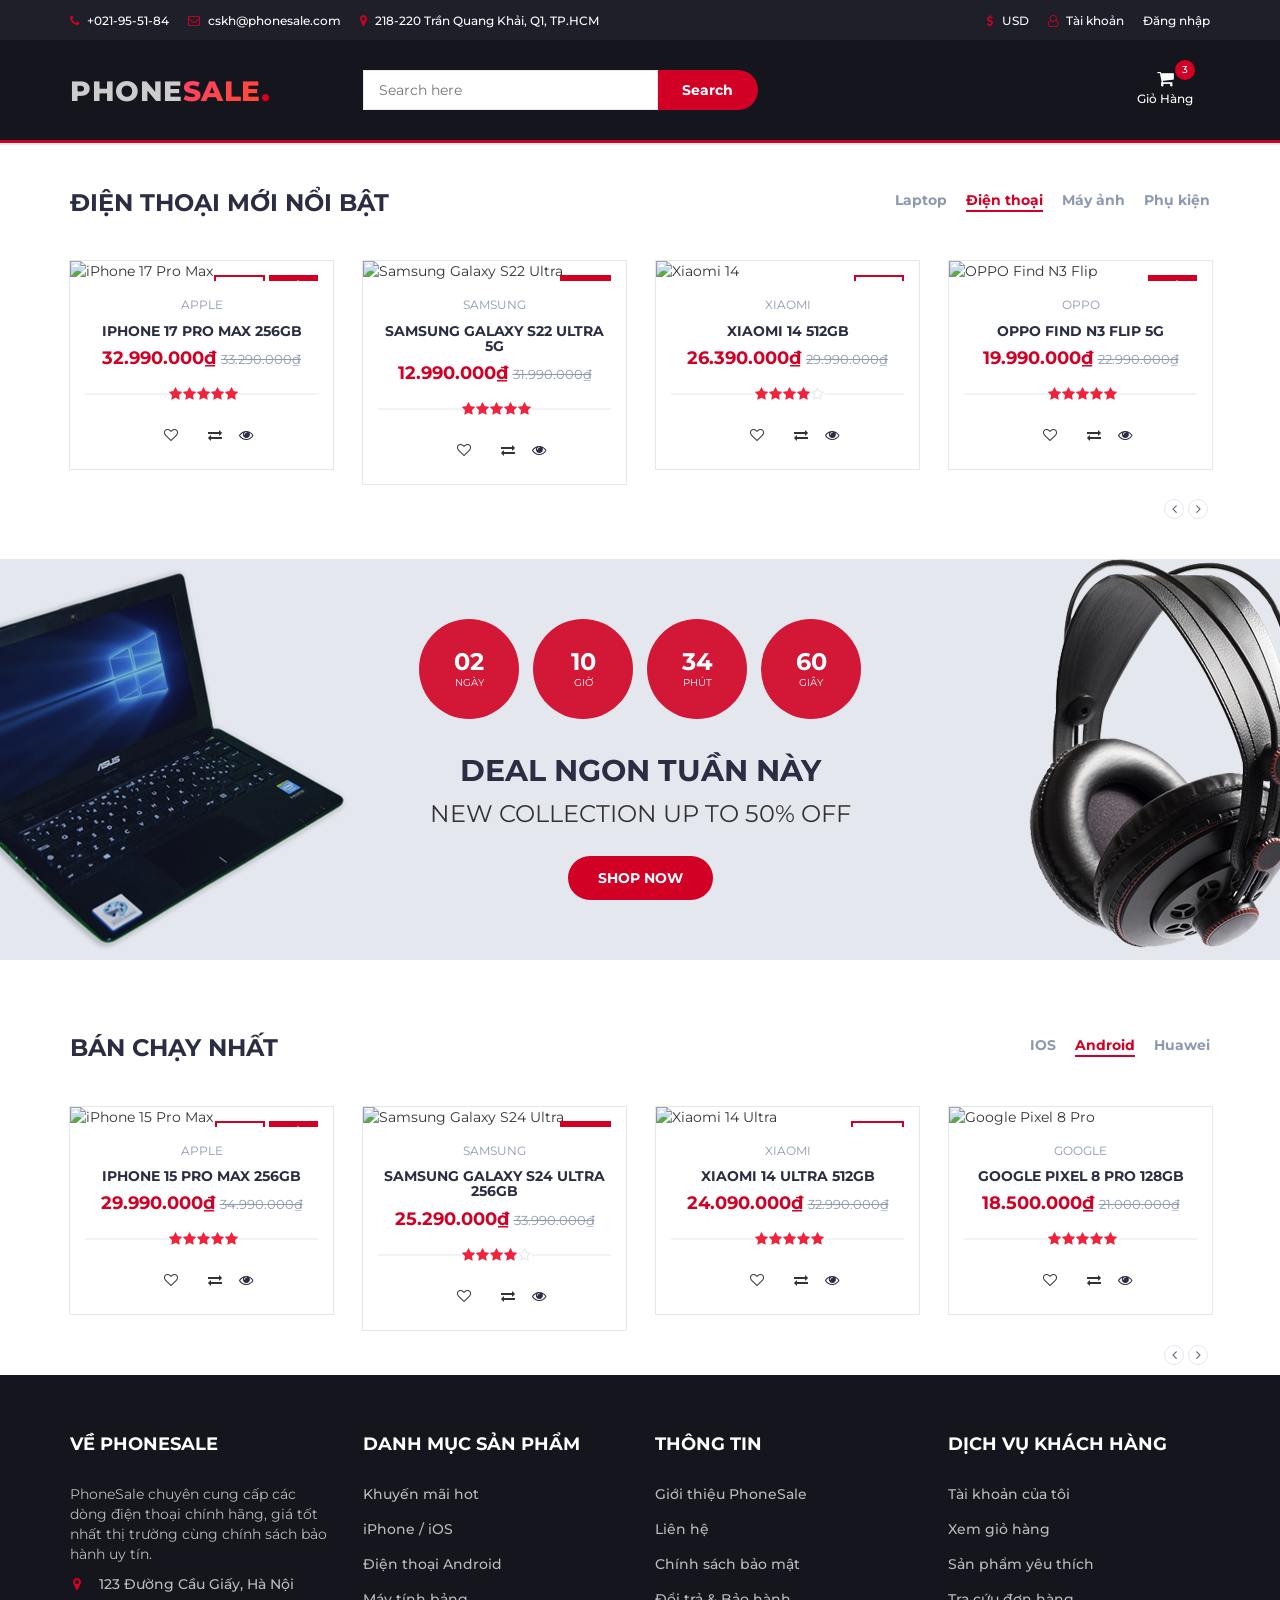
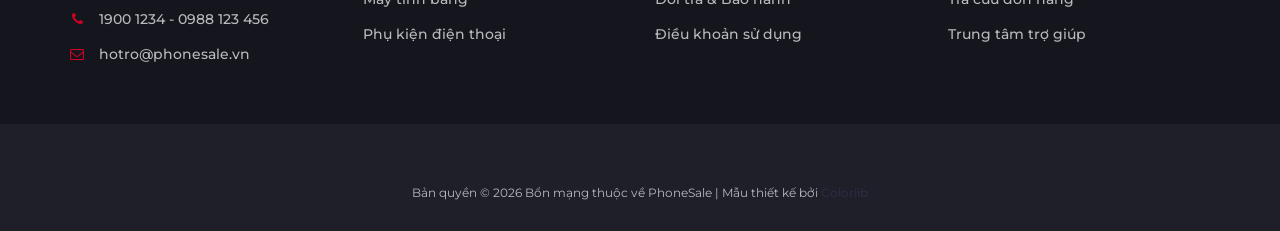
==== commit b4666ba4: "Fix bugs" ====
--- a/index.html
+++ b/index.html
@@ -72,12 +72,8 @@
 					<!-- SEARCH BAR -->
 					<div class="col-md-6">
 						<div class="header-search">
-							<form>
-								<select class="input-select">
-									<option value="0">All Categories</option>
-									<option value="1">Category 01</option>
-									<option value="1">Category 02</option>
-								</select>
+							<form action="products.html">
+								
 								<input class="input" placeholder="Search here">
 								<button class="search-btn">Search</button>
 							</form>
@@ -88,15 +84,7 @@
 					<!-- ACCOUNT -->
 					<div class="col-md-3 clearfix">
 						<div class="header-ctn">
-							<!-- Wishlist -->
-							<div>
-								<a href="#">
-									<i class="fa fa-heart-o"></i>
-									<span>Yêu thích</span>
-									<div class="qty">2</div>
-								</a>
-							</div>
-							<!-- /Wishlist -->
+							
 
 							<!-- Cart -->
 							<div class="dropdown">
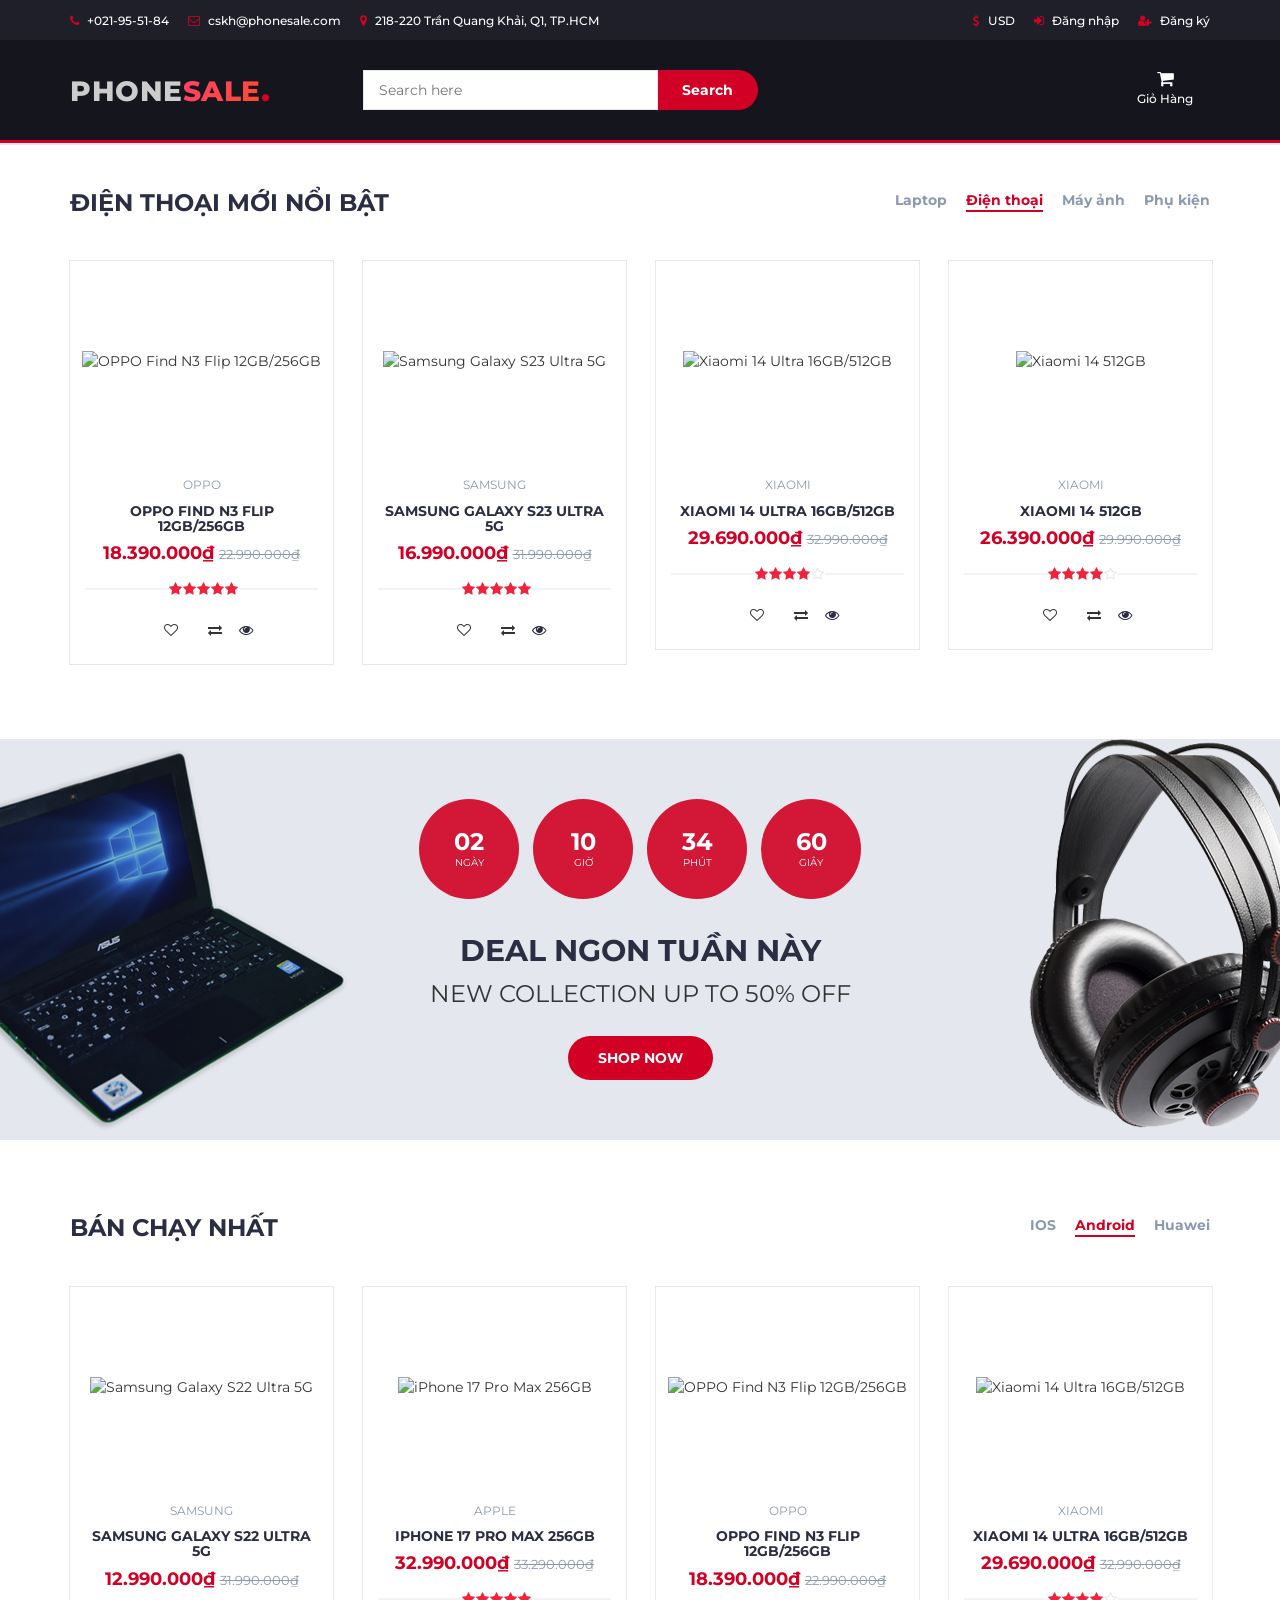
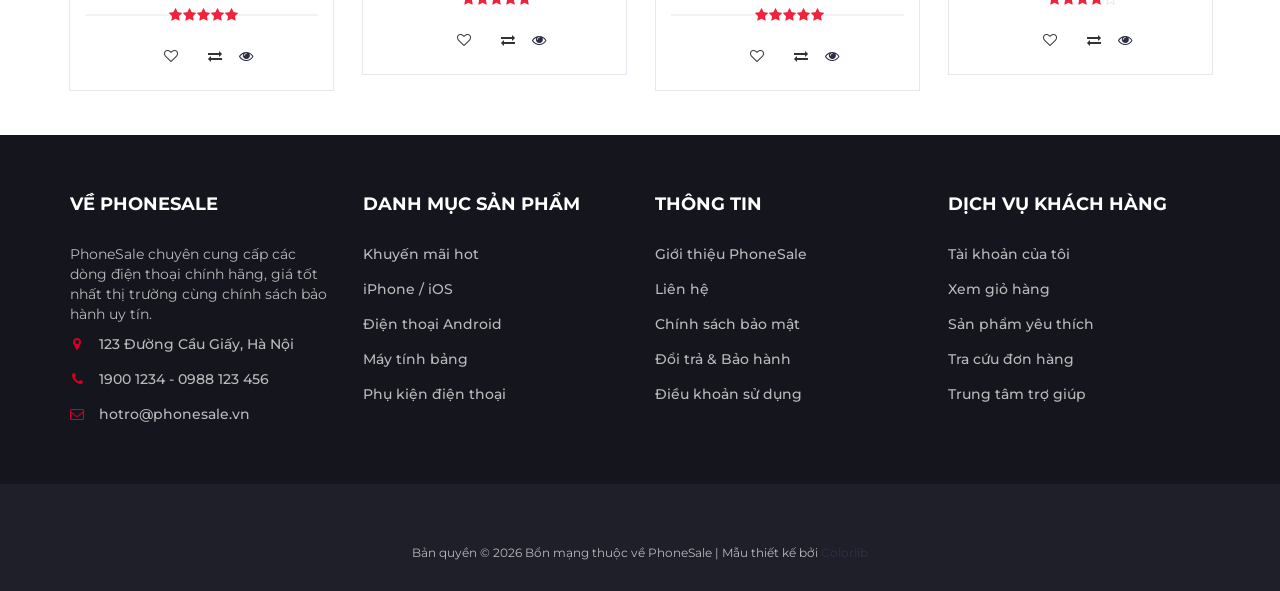
==== commit 6cf2f6e6: "fix cart, products" ====
--- a/index.html
+++ b/index.html
@@ -27,8 +27,6 @@
 
 	<!-- Custom stlylesheet -->
 	<link type="text/css" rel="stylesheet" href="css/style.css" />
-
-
 
 </head>
 
@@ -43,10 +41,9 @@
 					<li><a href="#"><i class="fa fa-envelope-o"></i> cskh@phonesale.com</a></li>
 					<li><a href="#"><i class="fa fa-map-marker"></i> 218-220 Trần Quang Khải, Q1, TP.HCM</a></li>
 				</ul>
-				<ul class="header-links pull-right">
+				<ul class="header-links pull-right" id="auth-links">
 					<li><a href="#"><i class="fa fa-dollar"></i> USD</a></li>
-					<li><a href="profile.html"><i class="fa fa-user-o"></i> Tài khoản</a></li>
-					<li><a href="login.html">Đăng nhập</a></li>
+
 				</ul>
 			</div>
 		</div>
@@ -73,7 +70,7 @@
 					<div class="col-md-6">
 						<div class="header-search">
 							<form action="products.html">
-								
+
 								<input class="input" placeholder="Search here">
 								<button class="search-btn">Search</button>
 							</form>
@@ -84,48 +81,15 @@
 					<!-- ACCOUNT -->
 					<div class="col-md-3 clearfix">
 						<div class="header-ctn">
-							
+
 
 							<!-- Cart -->
 							<div class="dropdown">
-								<a class="dropdown-toggle" data-toggle="dropdown" aria-expanded="true">
+								<a href="cart.html">
 									<i class="fa fa-shopping-cart"></i>
 									<span>Giỏ Hàng</span>
-									<div class="qty">3</div>
+									
 								</a>
-								<div class="cart-dropdown">
-									<div class="cart-list">
-										<div class="product-widget">
-											<div class="product-img">
-												<img src="./img/product01.png" alt="">
-											</div>
-											<div class="product-body">
-												<h3 class="product-name"><a href="#">product name goes here</a></h3>
-												<h4 class="product-price"><span class="qty">1x</span>$980.00</h4>
-											</div>
-											<button class="delete"><i class="fa fa-close"></i></button>
-										</div>
-
-										<div class="product-widget">
-											<div class="product-img">
-												<img src="./img/product02.png" alt="">
-											</div>
-											<div class="product-body">
-												<h3 class="product-name"><a href="#">product name goes here</a></h3>
-												<h4 class="product-price"><span class="qty">3x</span>$980.00</h4>
-											</div>
-											<button class="delete"><i class="fa fa-close"></i></button>
-										</div>
-									</div>
-									<div class="cart-summary">
-										<small>3 Item(s) selected</small>
-										<h5>SUBTOTAL: $2940.00</h5>
-									</div>
-									<div class="cart-btns">
-										<a href="cart.html">Xem giỏ hàng</a>
-										<a href="#">Đặt hàng <i class="fa fa-arrow-circle-right"></i></a>
-									</div>
-								</div>
 							</div>
 							<!-- /Cart -->
 
@@ -197,193 +161,8 @@
 							<div id="tab-smartphones" class="tab-pane active">
 								<div class="products-slick" data-nav="#slick-nav-1">
 
-									<!-- Sản phẩm 1 -->
-									<div class="product">
-										<div class="product-img">
-											<img src="https://encrypted-tbn0.gstatic.com/images?q=tbn:ANd9GcTTNBbctQQedKznqcd1AkoaFiHRRMGHPRpoVDnJPe3tbq2g7DAHgwY0f8w&s=10"
-												alt="iPhone 17 Pro Max">
-											<div class="product-label">
-												<span class="sale">-10%</span>
-												<span class="new">MỚI</span>
-											</div>
-										</div>
-										<div class="product-body">
-											<p class="product-category">Apple</p>
-											<h3 class="product-name"><a href="#">iPhone 17 Pro Max 256GB</a></h3>
-											<h4 class="product-price">32.990.000₫ <del
-													class="product-old-price">33.290.000₫</del></h4>
-											<div class="product-rating">
-												<i class="fa fa-star"></i>
-												<i class="fa fa-star"></i>
-												<i class="fa fa-star"></i>
-												<i class="fa fa-star"></i>
-												<i class="fa fa-star"></i>
-											</div>
-											<div class="product-btns">
-												<button class="add-to-wishlist"><i class="fa fa-heart-o"></i><span
-														class="tooltipp">Thêm vào yêu thích</span></button>
-												<button class="add-to-compare"><i class="fa fa-exchange"></i><span
-														class="tooltipp">So sánh sản phẩm</span></button>
-												<a class="quick-view" href="detail.html"><i class="fa fa-eye"></i><span
-														class="tooltipp"></span></a>
-											</div>
-										</div>
-										<div class="add-to-cart">
-											<button class="add-to-cart-btn"><i class="fa fa-shopping-cart"></i> Thêm vào
-												giỏ hàng</button>
-										</div>
-									</div>
-									<!-- /Sản phẩm 1 -->
-
-									<!-- Sản phẩm 2 -->
-									<div class="product">
-										<div class="product-img">
-											<img src="https://cdn.tgdd.vn/Products/Images/42/235838/Galaxy-S22-Ultra-Burgundy-600x600.jpg"
-												alt="Samsung Galaxy S22 Ultra">
-											<div class="product-label">
-												<span class="new">HOT</span>
-											</div>
-										</div>
-										<div class="product-body">
-											<p class="product-category">Samsung</p>
-											<h3 class="product-name"><a href="#">Samsung Galaxy S22 Ultra 5G</a></h3>
-											<h4 class="product-price">12.990.000₫ <del
-													class="product-old-price">31.990.000₫</del></h4>
-											<div class="product-rating">
-												<i class="fa fa-star"></i>
-												<i class="fa fa-star"></i>
-												<i class="fa fa-star"></i>
-												<i class="fa fa-star"></i>
-												<i class="fa fa-star"></i>
-											</div>
-											<div class="product-btns">
-												<button class="add-to-wishlist"><i class="fa fa-heart-o"></i><span
-														class="tooltipp">Thêm vào yêu thích</span></button>
-												<button class="add-to-compare"><i class="fa fa-exchange"></i><span
-														class="tooltipp">So sánh sản phẩm</span></button>
-												<a class="quick-view" href="detail.html"><i class="fa fa-eye"></i><span
-														class="tooltipp"></span></a>
-											</div>
-										</div>
-										<div class="add-to-cart">
-											<button class="add-to-cart-btn"><i class="fa fa-shopping-cart"></i> Thêm vào
-												giỏ hàng</button>
-										</div>
-									</div>
-									<!-- /Sản phẩm 2 -->
-
-									<!-- Sản phẩm 3 -->
-									<div class="product">
-										<div class="product-img">
-											<img src="https://cdn2.cellphones.com.vn/insecure/rs:fill:0:358/q:90/plain/https://cellphones.com.vn/media/catalog/product/x/i/xiaomi-14-pre-den.png"
-												alt="Xiaomi 14">
-											<div class="product-label">
-												<span class="sale">-12%</span>
-											</div>
-										</div>
-										<div class="product-body">
-											<p class="product-category">Xiaomi</p>
-											<h3 class="product-name"><a href="#">Xiaomi 14 512GB</a></h3>
-											<h4 class="product-price">26.390.000₫ <del
-													class="product-old-price">29.990.000₫</del></h4>
-											<div class="product-rating">
-												<i class="fa fa-star"></i>
-												<i class="fa fa-star"></i>
-												<i class="fa fa-star"></i>
-												<i class="fa fa-star"></i>
-												<i class="fa fa-star-o"></i>
-											</div>
-											<div class="product-btns">
-												<button class="add-to-wishlist"><i class="fa fa-heart-o"></i><span
-														class="tooltipp">Thêm vào yêu thích</span></button>
-												<button class="add-to-compare"><i class="fa fa-exchange"></i><span
-														class="tooltipp">So sánh sản phẩm</span></button>
-												<a class="quick-view" href="detail.html"><i class="fa fa-eye"></i><span
-														class="tooltipp"></span></a>
-											</div>
-										</div>
-										<div class="add-to-cart">
-											<button class="add-to-cart-btn"><i class="fa fa-shopping-cart"></i> Thêm vào
-												giỏ hàng</button>
-										</div>
-									</div>
-									<!-- /Sản phẩm 3 -->
-
-									<!-- Sản phẩm 4 -->
-									<div class="product">
-										<div class="product-img">
-											<img src="https://encrypted-tbn0.gstatic.com/images?q=tbn:ANd9GcQaGUzEhm2GtyGTFuNmyjnJ4M1Lqq7OIGu3jpGOnf2rkdYa6QLZb6jhsPU&s=10"
-												alt="OPPO Find N3 Flip">
-											<div class="product-label">
-												<span class="new">MỚI</span>
-											</div>
-										</div>
-										<div class="product-body">
-											<p class="product-category">OPPO</p>
-											<h3 class="product-name"><a href="#">OPPO Find N3 Flip 5G</a></h3>
-											<h4 class="product-price">19.990.000₫ <del
-													class="product-old-price">22.990.000₫</del></h4>
-											<div class="product-rating">
-												<i class="fa fa-star"></i>
-												<i class="fa fa-star"></i>
-												<i class="fa fa-star"></i>
-												<i class="fa fa-star"></i>
-												<i class="fa fa-star"></i>
-											</div>
-											<div class="product-btns">
-												<button class="add-to-wishlist"><i class="fa fa-heart-o"></i><span
-														class="tooltipp">Thêm vào yêu thích</span></button>
-												<button class="add-to-compare"><i class="fa fa-exchange"></i><span
-														class="tooltipp">So sánh sản phẩm</span></button>
-												<a class="quick-view" href="detail.html"><i class="fa fa-eye"></i><span
-														class="tooltipp"></span></a>
-											</div>
-										</div>
-										<div class="add-to-cart">
-											<button class="add-to-cart-btn"><i class="fa fa-shopping-cart"></i> Thêm vào
-												giỏ hàng</button>
-										</div>
-									</div>
-									<!-- /Sản phẩm 4 -->
-
-									<!-- Sản phẩm 5 -->
-									<div class="product">
-										<div class="product-img">
-											<img src="https://didongmango.com/images/products/2025/05/30/large/untitled-1_1748663246.jpg"
-												alt="Samsung Galaxy Z Fold5">
-											<div class="product-label">
-												<span class="sale">-20%</span>
-											</div>
-										</div>
-										<div class="product-body">
-											<p class="product-category">Samsung</p>
-											<h3 class="product-name"><a href="#">Samsung Galaxy Z Fold5 256GB</a></h3>
-											<h4 class="product-price">32.790.000₫ <del
-													class="product-old-price">40.990.000₫</del></h4>
-											<div class="product-rating">
-												<i class="fa fa-star"></i>
-												<i class="fa fa-star"></i>
-												<i class="fa fa-star"></i>
-												<i class="fa fa-star"></i>
-												<i class="fa fa-star"></i>
-											</div>
-											<div class="product-btns">
-												<button class="add-to-wishlist"><i class="fa fa-heart-o"></i><span
-														class="tooltipp">Thêm vào yêu thích</span></button>
-												<button class="add-to-compare"><i class="fa fa-exchange"></i><span
-														class="tooltipp">So sánh sản phẩm</span></button>
-												<a class="quick-view" href="detail.html"><i class="fa fa-eye"></i><span
-														class="tooltipp"></span></a>
-											</div>
-										</div>
-										<div class="add-to-cart">
-											<button class="add-to-cart-btn"><i class="fa fa-shopping-cart"></i> Thêm vào
-												giỏ hàng</button>
-										</div>
-									</div>
-
-								</div>
-								<div id="slick-nav-1" class="products-slick-nav"></div>
+
+								</div>
 							</div>
 						</div>
 					</div>
@@ -466,197 +245,13 @@
 				<div class="col-md-12">
 					<div class="row">
 						<div class="products-tabs">
-							<!-- tab -->
-							<div id="tab2" class="tab-pane fade in active">
+							<!-- tab: Điện thoại -->
+							<div id="tab2" class="tab-pane active">
 								<div class="products-slick" data-nav="#slick-nav-2">
 
-									<!-- product 1 -->
-									<div class="product">
-										<div class="product-img">
-
-											<img src="https://encrypted-tbn0.gstatic.com/images?q=tbn:ANd9GcSTa1061_cU5ZVMJBDvH1_D-qW8IO0-2jwSlDda3NWgADwprFCVaQ7gadk&s=10"
-												alt="iPhone 15 Pro Max">
-											<div class="product-label">
-												<span class="sale">-15%</span>
-												<span class="new">MỚI</span>
-											</div>
-										</div>
-										<div class="product-body">
-											<p class="product-category">Apple</p>
-											<h3 class="product-name"><a href="#">iPhone 15 Pro Max 256GB</a></h3>
-											<h4 class="product-price">29.990.000₫ <del
-													class="product-old-price">34.990.000₫</del></h4>
-											<div class="product-rating">
-												<i class="fa fa-star"></i>
-												<i class="fa fa-star"></i>
-												<i class="fa fa-star"></i>
-												<i class="fa fa-star"></i>
-												<i class="fa fa-star"></i>
-											</div>
-											<div class="product-btns">
-												<button class="add-to-wishlist"><i class="fa fa-heart-o"></i><span
-														class="tooltipp">thêm yêu thích</span></button>
-												<button class="add-to-compare"><i class="fa fa-exchange"></i><span
-														class="tooltipp">so sánh</span></button>
-												<a class="quick-view" href="detail.html"><i class="fa fa-eye"></i><span
-														class="tooltipp"></span></a>
-											</div>
-										</div>
-										<div class="add-to-cart">
-											<button class="add-to-cart-btn"><i class="fa fa-shopping-cart"></i> thêm vào
-												giỏ</button>
-										</div>
-									</div>
-									<!-- /product 1 -->
-
-									<!-- product 2 -->
-									<div class="product">
-										<div class="product-img">
-
-											<img src="https://encrypted-tbn0.gstatic.com/images?q=tbn:ANd9GcRJ5M3bv3fV0KC_Oa39gga5fg80hRY2ZYRunJnovm_ZEQ&s=10"
-												alt="Samsung Galaxy S24 Ultra">
-											<div class="product-label">
-												<span class="new">HOT</span>
-											</div>
-										</div>
-										<div class="product-body">
-											<p class="product-category">Samsung</p>
-											<h3 class="product-name"><a href="#">Samsung Galaxy S24 Ultra 256GB</a></h3>
-											<h4 class="product-price">25.290.000₫ <del
-													class="product-old-price">33.990.000₫</del></h4>
-											<div class="product-rating">
-												<i class="fa fa-star"></i>
-												<i class="fa fa-star"></i>
-												<i class="fa fa-star"></i>
-												<i class="fa fa-star"></i>
-												<i class="fa fa-star-o"></i>
-											</div>
-											<div class="product-btns">
-												<button class="add-to-wishlist"><i class="fa fa-heart-o"></i><span
-														class="tooltipp">thêm yêu thích</span></button>
-												<button class="add-to-compare"><i class="fa fa-exchange"></i><span
-														class="tooltipp">so sánh</span></button>
-												<a class="quick-view" href="detail.html"><i class="fa fa-eye"></i><span
-														class="tooltipp"></span></a>
-											</div>
-										</div>
-										<div class="add-to-cart">
-											<button class="add-to-cart-btn"><i class="fa fa-shopping-cart"></i> thêm vào
-												giỏ</button>
-										</div>
-									</div>
-									<!-- /product 2 -->
-
-									<!-- product 3 -->
-									<div class="product">
-										<div class="product-img">
-
-											<img src="https://cdn2.cellphones.com.vn/insecure/rs:fill:0:358/q:90/plain/https://cellphones.com.vn/media/catalog/product/x/i/xiaomi-14-ultra_3.png"
-												alt="Xiaomi 14 Ultra">
-											<div class="product-label">
-												<span class="sale">-27%</span>
-											</div>
-										</div>
-										<div class="product-body">
-											<p class="product-category">Xiaomi</p>
-											<h3 class="product-name"><a href="#">Xiaomi 14 Ultra 512GB</a></h3>
-											<h4 class="product-price">24.090.000₫ <del
-													class="product-old-price">32.990.000₫</del></h4>
-											<div class="product-rating">
-												<i class="fa fa-star"></i>
-												<i class="fa fa-star"></i>
-												<i class="fa fa-star"></i>
-												<i class="fa fa-star"></i>
-												<i class="fa fa-star"></i>
-											</div>
-											<div class="product-btns">
-												<button class="add-to-wishlist"><i class="fa fa-heart-o"></i><span
-														class="tooltipp">thêm yêu thích</span></button>
-												<button class="add-to-compare"><i class="fa fa-exchange"></i><span
-														class="tooltipp">so sánh</span></button>
-												<a class="quick-view" href="detail.html"><i class="fa fa-eye"></i><span
-														class="tooltipp"></span></a>
-											</div>
-										</div>
-										<div class="add-to-cart">
-											<button class="add-to-cart-btn"><i class="fa fa-shopping-cart"></i> thêm vào
-												giỏ</button>
-										</div>
-									</div>
-									<!-- /product 3 -->
-
-									<!-- product 4 -->
-									<div class="product">
-										<div class="product-img">
-
-											<img src="https://sonpixel.vn/wp-content/uploads/2023/08/Google-Pixel-8-Pro-SonPixel.jpg"
-												alt="Google Pixel 8 Pro">
-										</div>
-										<div class="product-body">
-											<p class="product-category">Google</p>
-											<h3 class="product-name"><a href="#">Google Pixel 8 Pro 128GB</a></h3>
-											<h4 class="product-price">18.500.000₫ <del
-													class="product-old-price">21.000.000₫</del></h4>
-											<div class="product-rating">
-												<i class="fa fa-star"></i>
-												<i class="fa fa-star"></i>
-												<i class="fa fa-star"></i>
-												<i class="fa fa-star"></i>
-												<i class="fa fa-star"></i>
-											</div>
-											<div class="product-btns">
-												<button class="add-to-wishlist"><i class="fa fa-heart-o"></i><span
-														class="tooltipp">thêm yêu thích</span></button>
-												<button class="add-to-compare"><i class="fa fa-exchange"></i><span
-														class="tooltipp">so sánh</span></button>
-												<a class="quick-view" href="detail.html"><i class="fa fa-eye"></i><span
-														class="tooltipp"></span></a>
-											</div>
-										</div>
-										<div class="add-to-cart">
-											<button class="add-to-cart-btn"><i class="fa fa-shopping-cart"></i> thêm vào
-												giỏ</button>
-										</div>
-									</div>
-									<!-- /product 4 -->
-
-									<div class="product">
-										<div class="product-img">
-											<img src="https://cdn.tgdd.vn/Products/Images/42/281570/iphone-15-xanh-thumb-600x600.jpg"
-												alt="iPhone 15 128GB">
-										</div>
-										<div class="product-body">
-											<p class="product-category">Apple</p>
-											<h3 class="product-name"><a href="#">iPhone 15 128GB Chính Hãng</a></h3>
-											<h4 class="product-price">19.490.000₫ <del
-													class="product-old-price">22.990.000₫</del></h4>
-											<div class="product-rating">
-												<i class="fa fa-star"></i>
-												<i class="fa fa-star"></i>
-												<i class="fa fa-star"></i>
-												<i class="fa fa-star"></i>
-												<i class="fa fa-star"></i>
-											</div>
-											<div class="product-btns">
-												<button class="add-to-wishlist"><i class="fa fa-heart-o"></i><span
-														class="tooltipp">thêm yêu thích</span></button>
-												<button class="add-to-compare"><i class="fa fa-exchange"></i><span
-														class="tooltipp">so sánh</span></button>
-												<a class="quick-view" href="detail.html"><i class="fa fa-eye"></i><span
-														class="tooltipp"></span></a>
-											</div>
-										</div>
-										<div class="add-to-cart">
-											<button class="add-to-cart-btn"><i class="fa fa-shopping-cart"></i> thêm vào
-												giỏ</button>
-										</div>
-									</div>
-									<!-- /product 5 -->
-
-								</div>
-								<div id="slick-nav-2" class="products-slick-nav"></div>
+
+								</div>
 							</div>
-							<!-- /tab -->
 						</div>
 					</div>
 				</div>
@@ -768,6 +363,59 @@
 	<script src="js/nouislider.min.js"></script>
 	<script src="js/jquery.zoom.min.js"></script>
 	<script src="js/main.js"></script>
+	<script src="js/index.js"></script>
+	<script>
+		document.addEventListener('DOMContentLoaded', function () {
+			const authContainer = document.getElementById('auth-links');
+
+			const currentUser = JSON.parse(localStorage.getItem('currentUser')) ||
+				JSON.parse(sessionStorage.getItem('currentUser'));
+
+			if (currentUser) {
+				authContainer.innerHTML = `
+                <li><a href="#"><i class="fa fa-dollar"></i> USD</a></li>
+                <li>
+                    <a href="profile.html">
+                        <i class="fa fa-user-o"></i> ${currentUser.fullName || 'Tài khoản'}
+                    </a>
+                </li>
+                <li>
+                    <a href="#" id="btnLogout">
+                        <i class="fa fa-sign-out"></i> Đăng xuất
+                    </a>
+                </li>
+            `;
+
+				// Bắt sự kiện Đăng xuất
+				document.getElementById('btnLogout').addEventListener('click', function (e) {
+					e.preventDefault();
+
+					// Xóa phiên làm việc khỏi cả 2 bộ nhớ
+					localStorage.removeItem('currentUser');
+					sessionStorage.removeItem('currentUser');
+
+					alert('Đã đăng xuất thành công!');
+					window.location.reload(); // Tải lại trang để cập nhật giao diện
+				});
+
+			} else {
+				// CHƯA ĐĂNG NHẬP: Hiển thị Nút Đăng nhập / Đăng ký
+				authContainer.innerHTML = `
+                <li><a href="#"><i class="fa fa-dollar"></i> USD</a></li>
+                <li>
+                    <a href="login.html">
+                        <i class="fa fa-sign-in"></i> Đăng nhập
+                    </a>
+                </li>
+                <li>
+                    <a href="register.html">
+                        <i class="fa fa-user-plus"></i> Đăng ký
+                    </a>
+                </li>
+            `;
+			}
+		});
+	</script>
 
 </body>
 
--- a/css/style.css
+++ b/css/style.css
@@ -2279,10 +2279,8 @@
 
 .logo-text:hover {
   transform: scale(1.03);
-  /* Hiệu ứng phóng to nhẹ khi di chuột */
-}
-
-/* Phần chữ "Phone" */
+}
+
 .brand-phone {
   color: #cccccc;
 }
@@ -2294,8 +2292,39 @@
   -webkit-text-fill-color: transparent;
 }
 
-/* Dấu chấm điểm nhấn */
 .brand-dot {
   color: #D10024;
   font-size: 32px;
+}
+
+#product-list {
+  display: flex;
+  flex-wrap: wrap;
+}
+
+#product-list>[class*='col-'] {
+  display: flex;
+  flex-direction: column;
+}
+
+.product {
+  width: 100%;
+  height: 100%;
+  margin-bottom: 30px;
+  display: flex;
+  flex-direction: column;
+  justify-content: space-between;
+}
+
+.product .product-img {
+  height: 200px;
+  display: flex;
+  align-items: center;
+  justify-content: center;
+}
+
+.product .product-img img {
+  max-height: 100%;
+  width: auto;
+  object-fit: contain;
 }
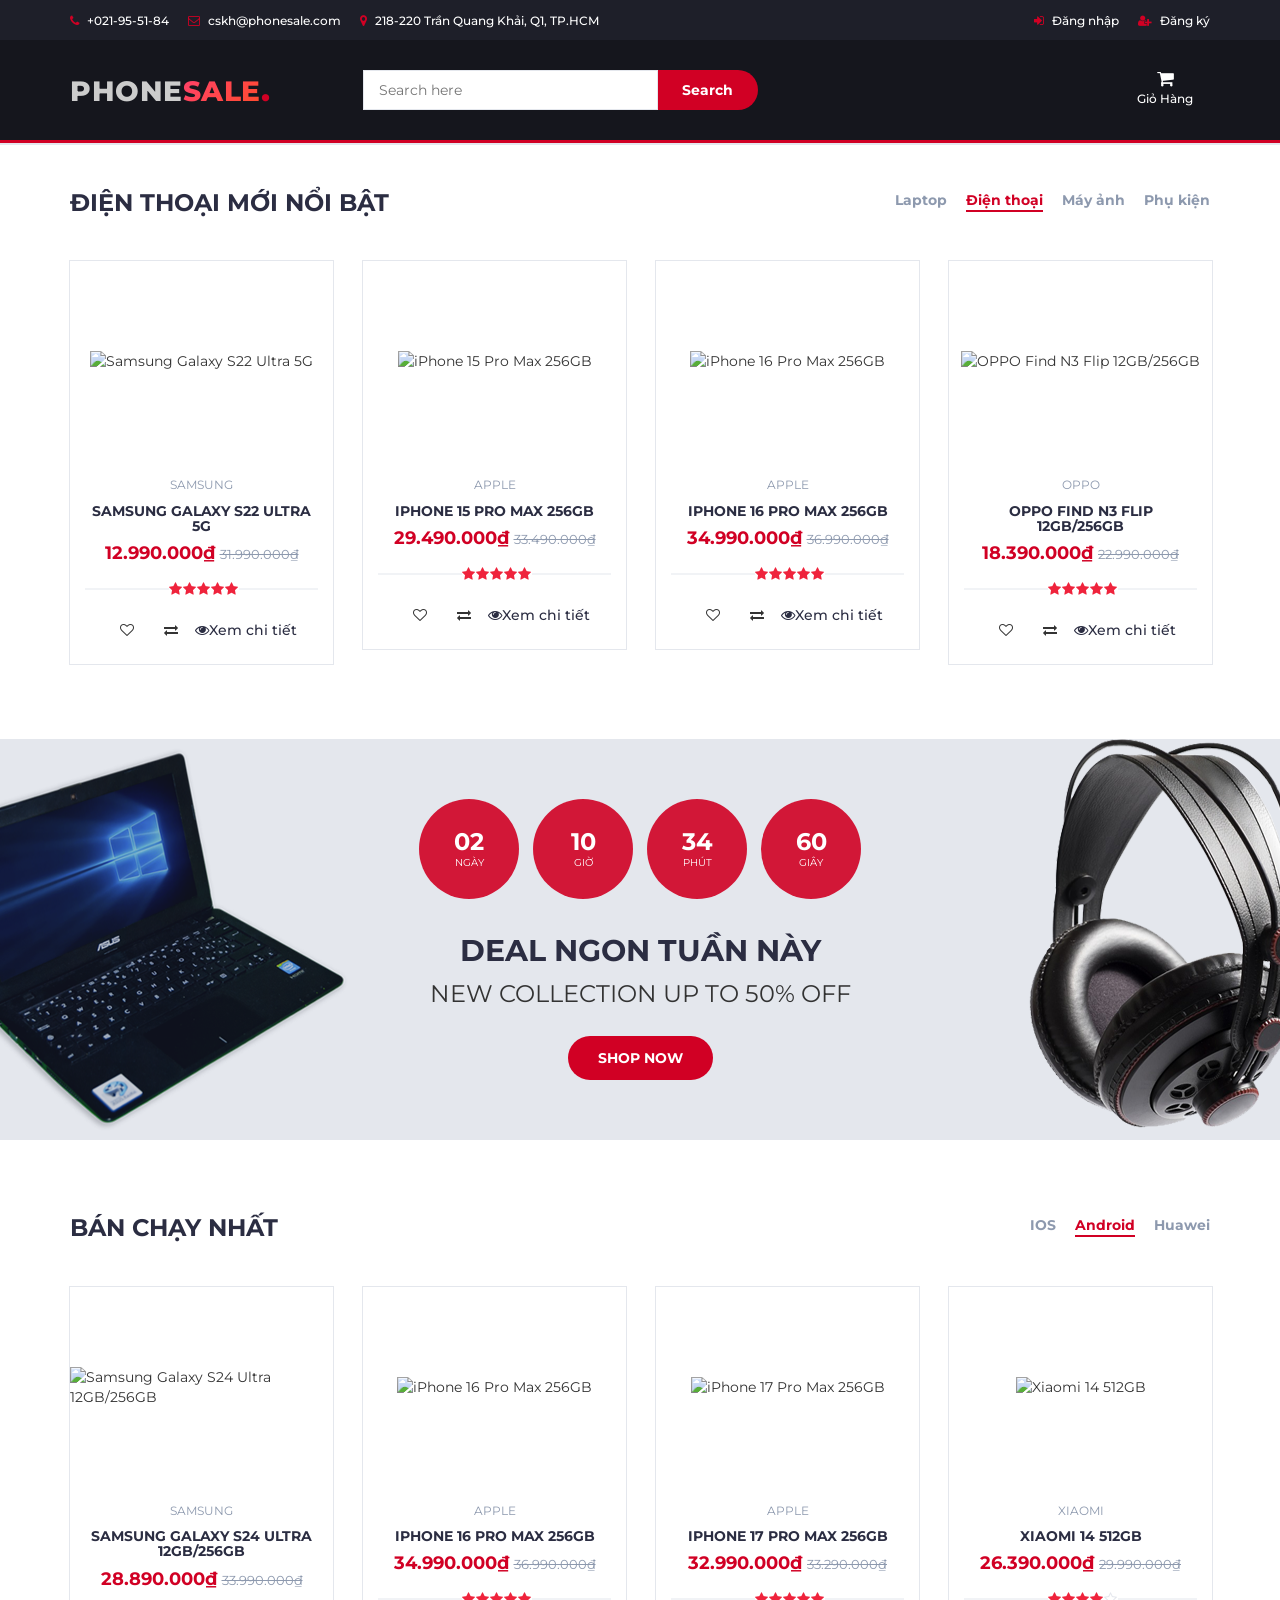
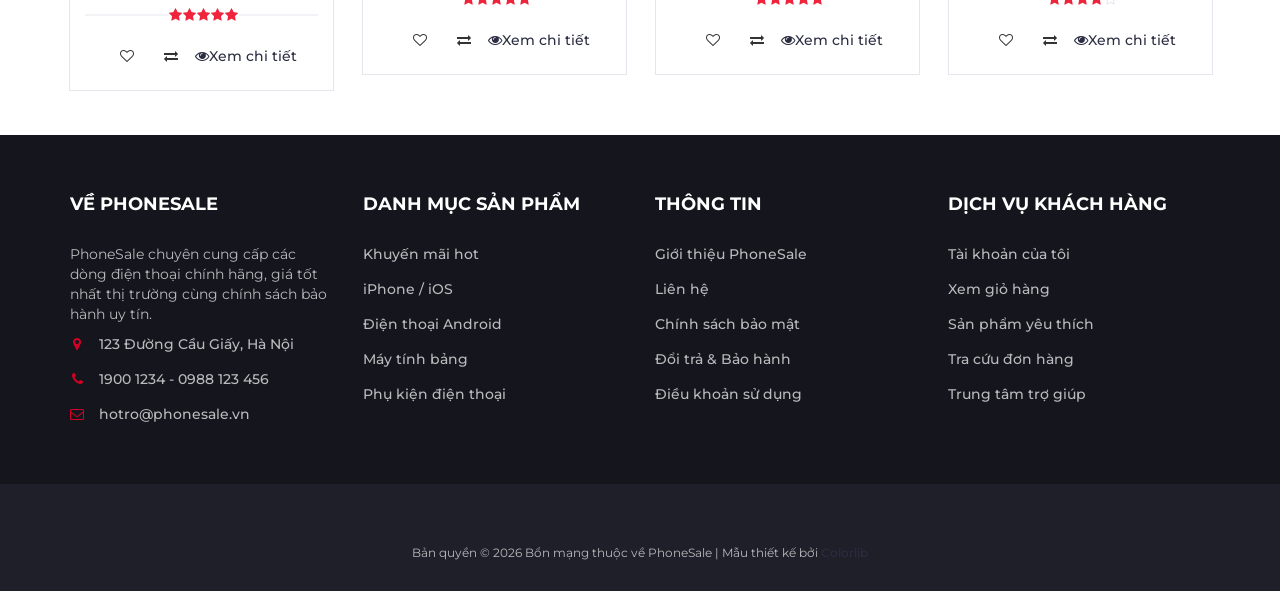
==== commit 35a85dfc: "fix bugs" ====
--- a/index.html
+++ b/index.html
@@ -42,7 +42,7 @@
 					<li><a href="#"><i class="fa fa-map-marker"></i> 218-220 Trần Quang Khải, Q1, TP.HCM</a></li>
 				</ul>
 				<ul class="header-links pull-right" id="auth-links">
-					<li><a href="#"><i class="fa fa-dollar"></i> USD</a></li>
+					
 
 				</ul>
 			</div>
@@ -373,7 +373,7 @@
 
 			if (currentUser) {
 				authContainer.innerHTML = `
-                <li><a href="#"><i class="fa fa-dollar"></i> USD</a></li>
+                
                 <li>
                     <a href="profile.html">
                         <i class="fa fa-user-o"></i> ${currentUser.fullName || 'Tài khoản'}
@@ -401,7 +401,7 @@
 			} else {
 				// CHƯA ĐĂNG NHẬP: Hiển thị Nút Đăng nhập / Đăng ký
 				authContainer.innerHTML = `
-                <li><a href="#"><i class="fa fa-dollar"></i> USD</a></li>
+                
                 <li>
                     <a href="login.html">
                         <i class="fa fa-sign-in"></i> Đăng nhập
